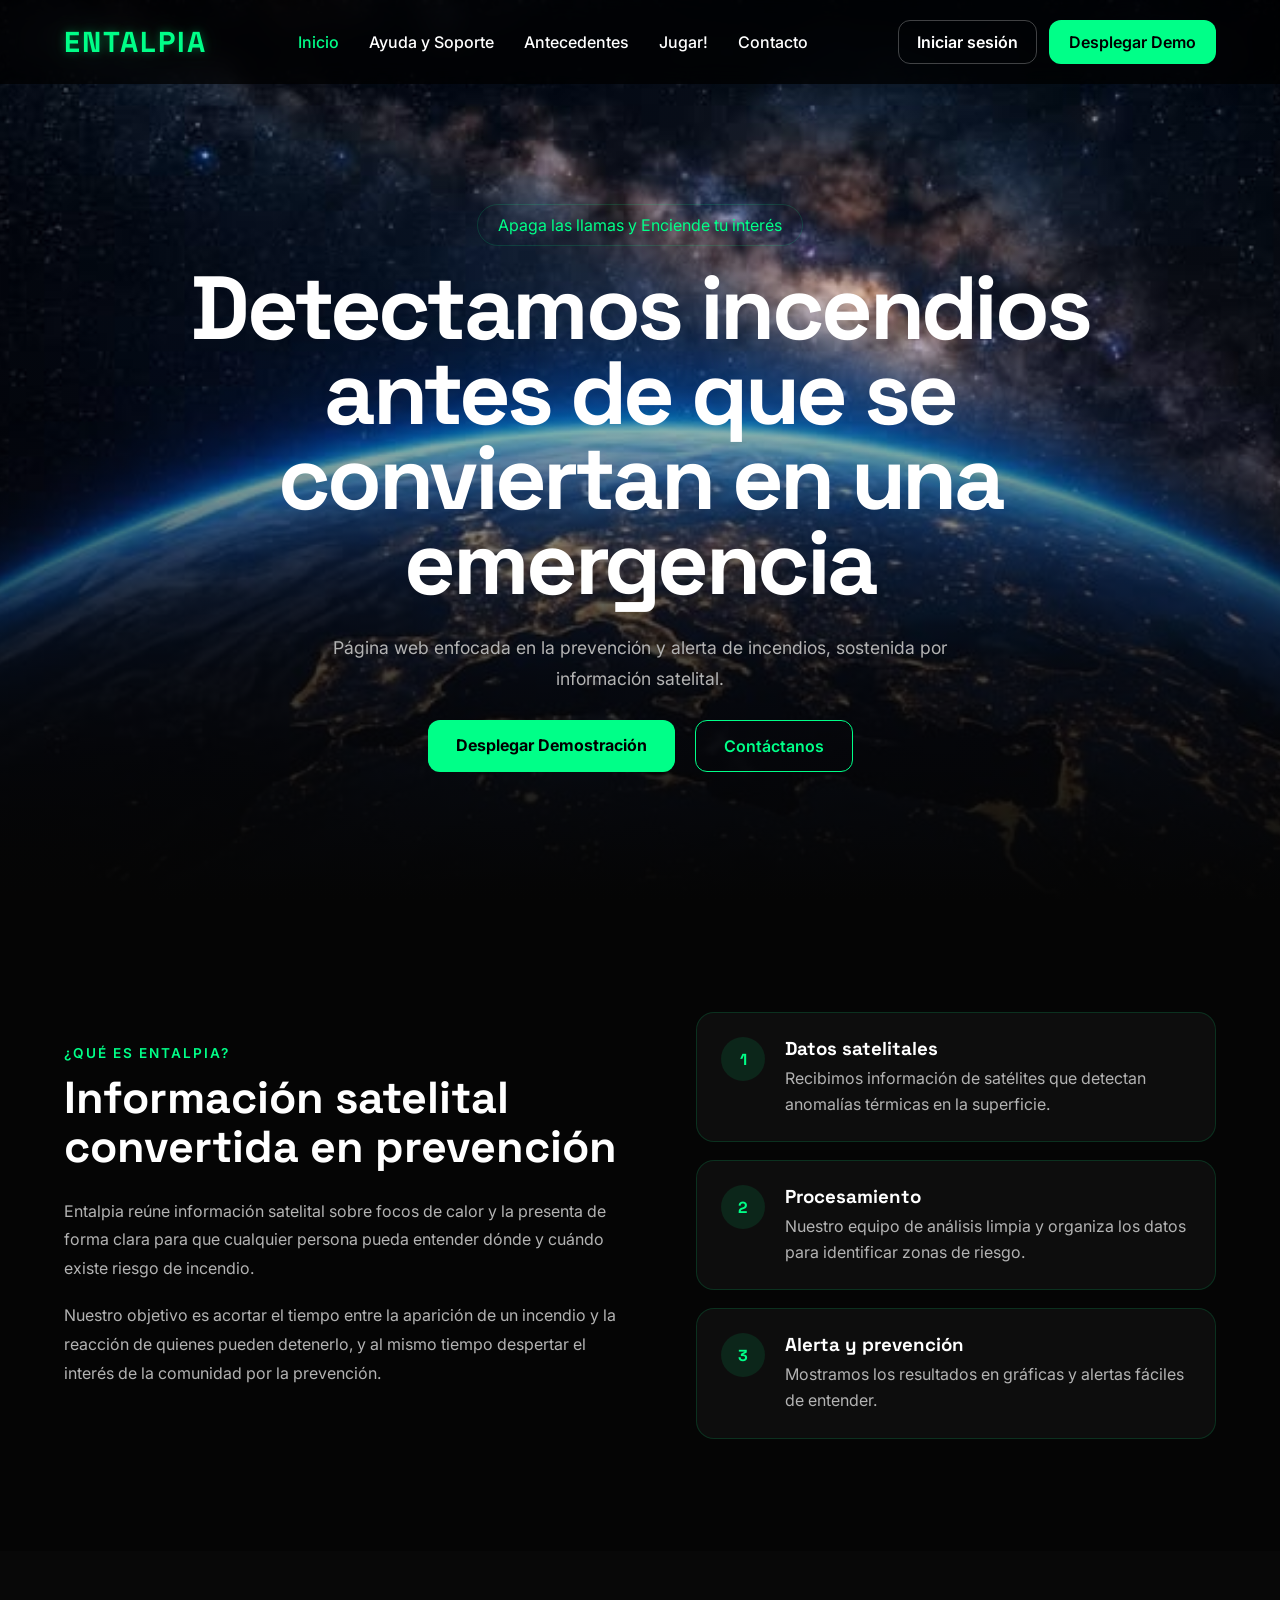
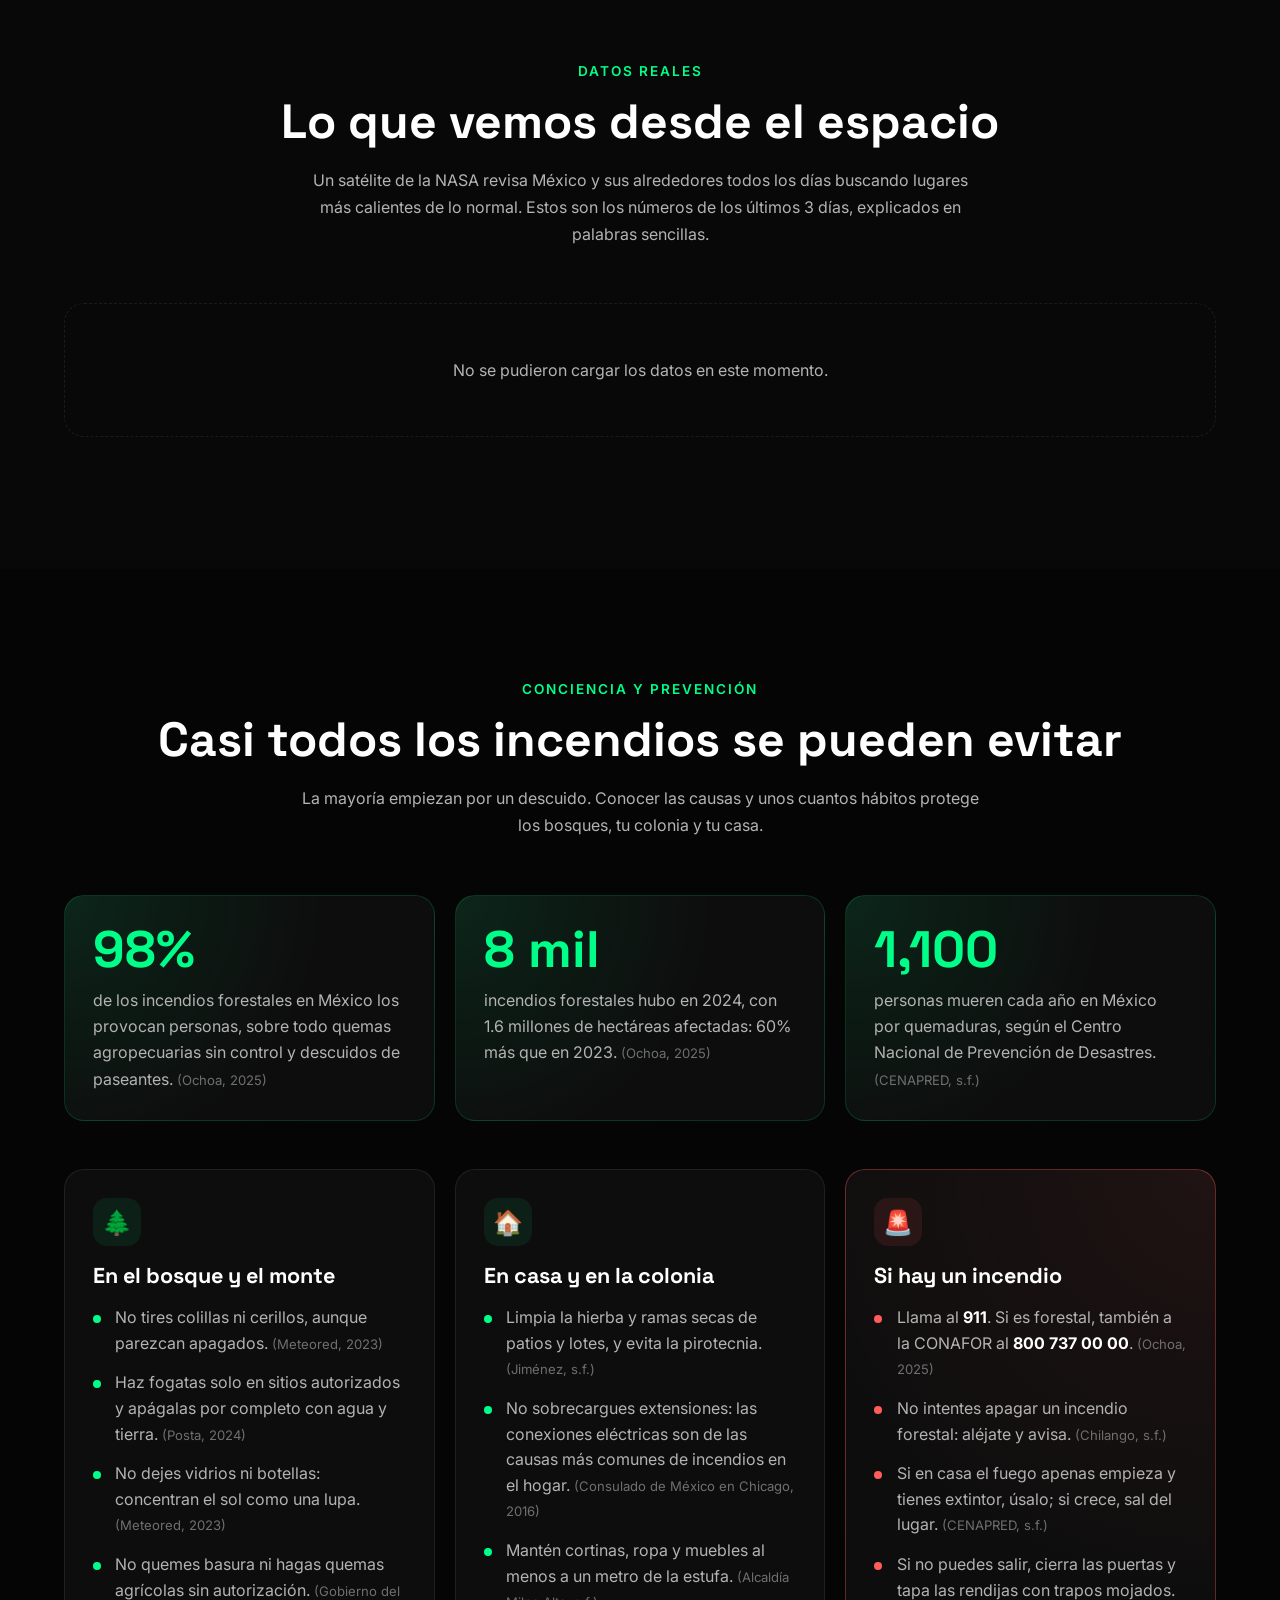
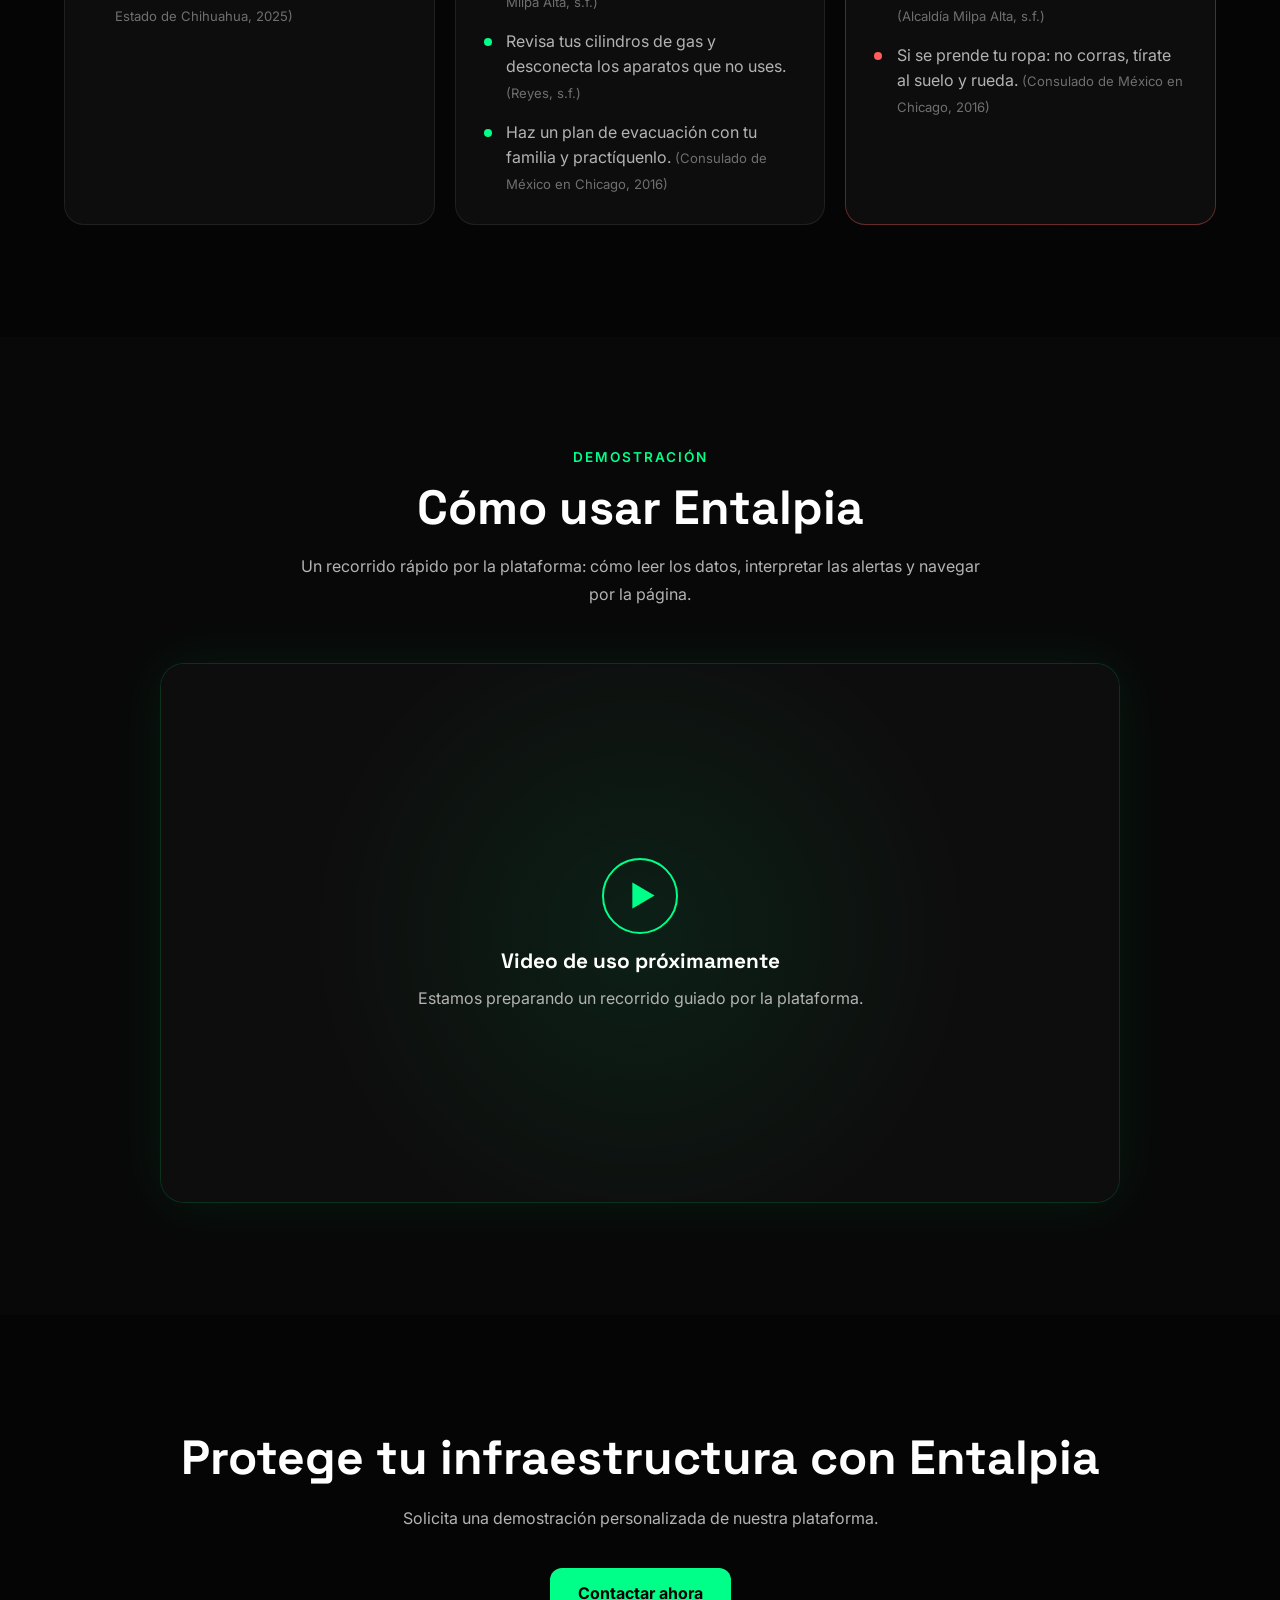
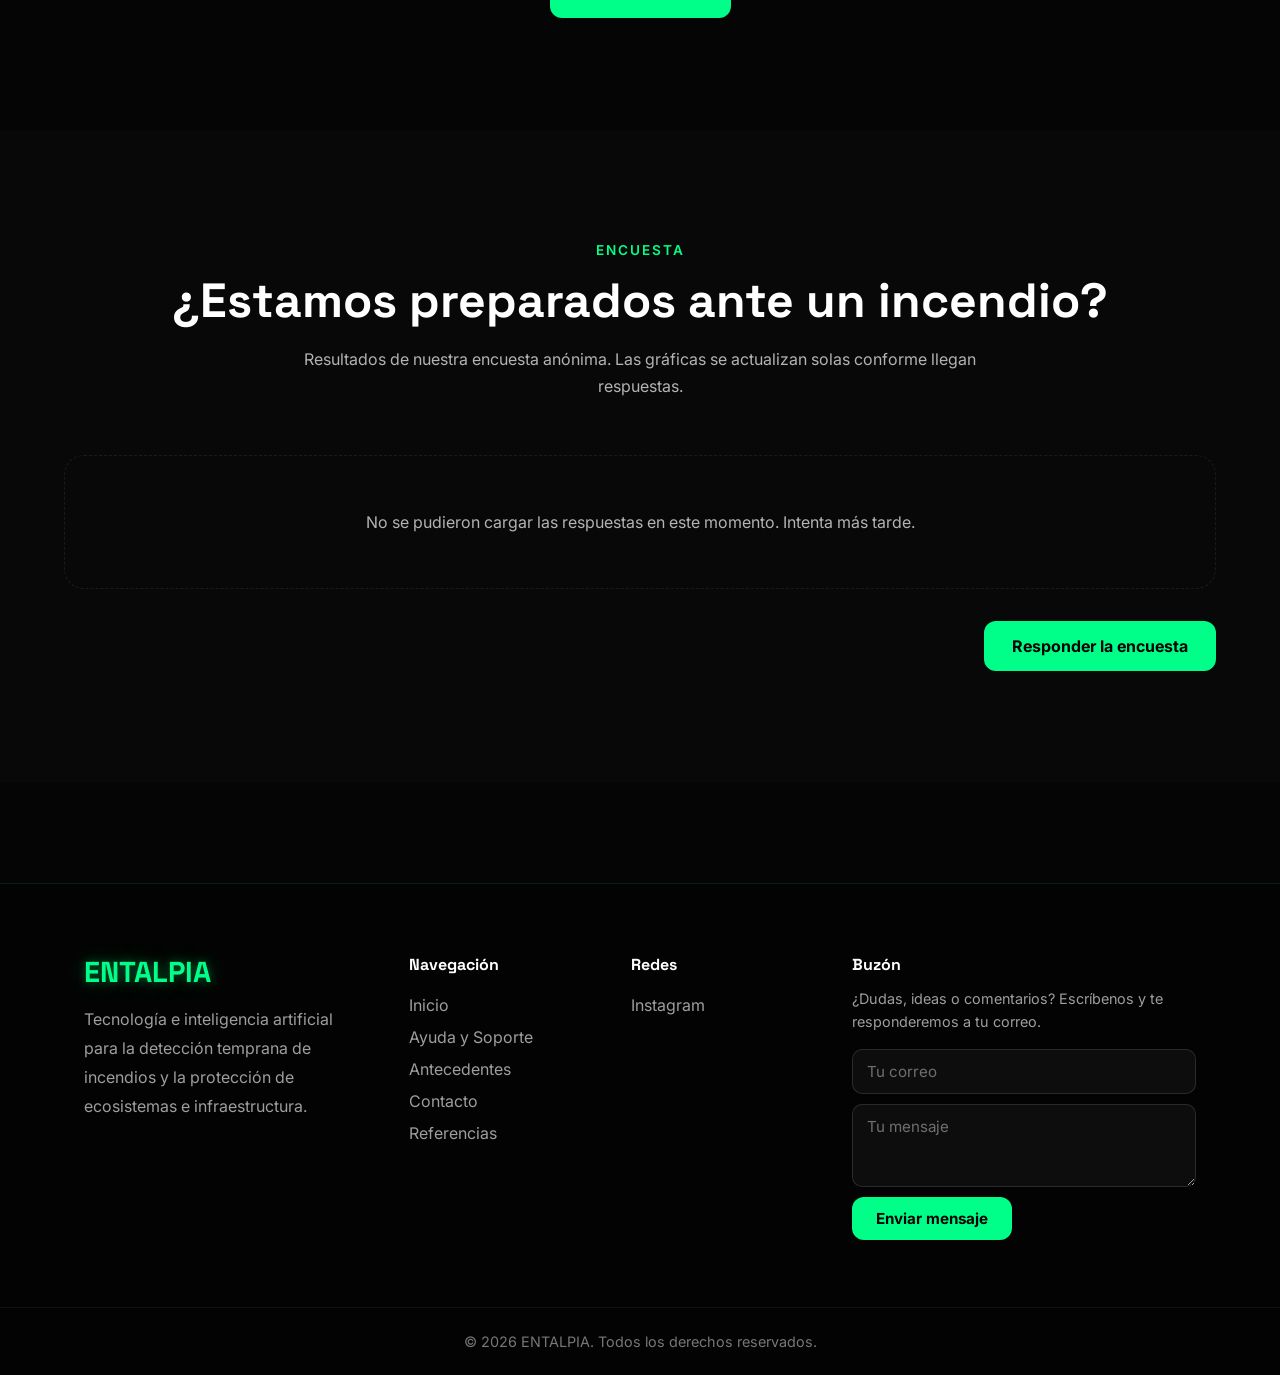
==== ENTALPIA/web/index.html @ 8400aa5c "ENTALPIA VERSION 8:45 PM esta version esta casi completa, pero falta por mejorar" ====
<!DOCTYPE html>
<html lang="es">
<head>
    <meta charset="UTF-8">
    <meta name="viewport" content="width=device-width, initial-scale=1.0">
    <title>ENTALPIA</title>

    <link rel="icon" href="assets/logoEntalpia.png" type="image/png">

    <link rel="preconnect" href="https://fonts.googleapis.com">
    <link rel="preconnect" href="https://fonts.gstatic.com" crossorigin>
    <link href="https://fonts.googleapis.com/css2?family=Inter:wght@300;400;500;600;700&family=Space+Grotesk:wght@400;500;700&display=swap" rel="stylesheet">

    <link rel="stylesheet" href="./css/styles.css">
</head>

<body>

<!-- =========================
     HEADER
========================= -->
<header class="header">

    <div class="container navbar">

        <a href="index.html" class="logo">
            <span>ENTALPIA</span>
        </a>

        <button type="button" class="nav-toggle" aria-label="Abrir menú" aria-expanded="false">
            <span></span><span></span><span></span>
        </button>


        <nav>
            <a href="index.html" class="active">Inicio</a>
            <a href="pages/ayudaysoporte.html">Ayuda y Soporte</a>
            <a href="pages/antecedentes.html">Antecedentes</a>
            <a href="pages/juego.html">Jugar!</a>
            <a href="pages/contacto.html">Contacto</a>
        </nav>

        <div class="nav-actions">
            <button type="button" class="btn-login">Iniciar sesión</button>
            <a href="#demo" class="btn-nav" data-abrir-mapa>Desplegar Demo</a>
        </div>

    </div>

</header>

<!-- =========================
     HERO
========================= -->
<section class="hero" id="inicio">

    <div class="hero-overlay"></div>

    <div class="container hero-content">

        <span class="badge">
            Apaga las llamas y Enciende tu interés
        </span>

        <h1>
            Detectamos incendios antes de que se conviertan en una emergencia
        </h1>

        <p>
            Página web enfocada en la prevención y alerta de incendios, sostenida por información satelital.
        </p>

        <div class="hero-buttons">
            <a href="#demo" class="btn-primary" data-abrir-mapa>Desplegar Demostración</a>
            <a href="pages/contacto.html" class="btn-secondary">Contáctanos</a>
        </div>

    </div>

</section>

<!-- =========================
     ¿QUÉ ES ENTALPIA?
========================= -->
<section class="section" id="informacion">

    <div class="container about-grid">

        <div class="about-text">
            <span class="eyebrow eyebrow-left">¿Qué es Entalpia?</span>
            <h2>Información satelital convertida en prevención</h2>
            <p>
                Entalpia reúne información satelital sobre focos de calor y la presenta de forma
                clara para que cualquier persona pueda entender dónde y cuándo existe riesgo de incendio.
            </p>
            <p>
                Nuestro objetivo es acortar el tiempo entre la aparición de un incendio y la
                reacción de quienes pueden detenerlo, y al mismo tiempo despertar el interés
                de la comunidad por la prevención.
            </p>
        </div>

        <ol class="steps">
            <li class="step">
                <span class="step-number">1</span>
                <div>
                    <h3>Datos satelitales</h3>
                    <p>Recibimos información de satélites que detectan anomalías térmicas en la superficie.</p>
                </div>
            </li>
            <li class="step">
                <span class="step-number">2</span>
                <div>
                    <h3>Procesamiento</h3>
                    <p>Nuestro equipo de análisis limpia y organiza los datos para identificar zonas de riesgo.</p>
                </div>
            </li>
            <li class="step">
                <span class="step-number">3</span>
                <div>
                    <h3>Alerta y prevención</h3>
                    <p>Mostramos los resultados en gráficas y alertas fáciles de entender.</p>
                </div>
            </li>
        </ol>

    </div>

</section>

<!-- =========================
     DATOS REALES (antes "Tecnología" y estadísticas)
     Las cifras vienen de servidor.py (/api/estadisticas),
     que lee estadisticas.json. Se recalculan cada vez
     que se actualizan los datos del mapa.
========================= -->
<section class="section section-alt" id="datos">

    <div class="container">

        <span class="eyebrow">Datos reales</span>
        <h2 class="section-title">Lo que vemos desde el espacio</h2>
        <p class="section-subtitle">
            Un satélite de la NASA revisa México y sus alrededores todos los días buscando lugares más calientes de lo normal.
            Estos son los números de los últimos 3 días, explicados en palabras sencillas.
        </p>

        <div class="datos-reales" hidden>

            <div class="datos-cifras">

                <article class="dato-real">
                    <span class="dato-etiqueta">🔥 Puntos de calor</span>
                    <strong data-dato="detecciones">—</strong>
                    <p>
                        lugares donde el satélite vio algo muy caliente: un incendio, una quema de pasto
                        o de basura, por ejemplo.
                    </p>
                    <span class="dato-ic" data-dato="acumuladas"></span>
                </article>

                <article class="dato-real">
                    <span class="dato-etiqueta">✅ Señales confiables</span>
                    <strong data-dato="confianza">—</strong>
                    <p data-dato="confianza-texto">de esos puntos son casi seguro fuego real, según la NASA.</p>
                    <span class="dato-ic" data-dato="confianza-ic"></span>
                </article>

                <article class="dato-real">
                    <span class="dato-etiqueta">⚡ Tamaño del fuego</span>
                    <strong data-dato="frp-mediana">—</strong>
                    <p data-dato="frp-texto">
                        La mayoría son fuegos pequeños: la mitad suelta menos energía que esto.
                    </p>
                    <span class="dato-ic" data-dato="frp-ic"></span>
                </article>

                <article class="dato-real" data-bloque="modelo">
                    <span class="dato-etiqueta">🤖 Nuestro modelo acierta</span>
                    <strong data-dato="exactitud">—</strong>
                    <p data-dato="exactitud-texto">
                        Enseñamos a un programa a distinguir señales confiables de dudosas, y lo pusimos a prueba
                        con puntos que nunca había visto.
                    </p>
                    <span class="dato-ic" data-dato="exactitud-ic"></span>
                </article>

            </div>

            <div class="margen-explicacion">
                <span aria-hidden="true">📏</span>
                <p>
                    <strong>¿Qué es el "margen"?</strong> Igual que en las encuestas de las noticias: ningún cálculo
                    es perfecto, así que damos un rango. Estamos 95% seguros de que el valor real está dentro de él.
                </p>
            </div>

            <div class="datos-detalle">

                <article class="detalle-card">
                    <span class="detalle-icono" aria-hidden="true">🛰️</span>
                    <div>
                        <h3>¿De dónde salen los datos?</h3>
                        <p>
                            De la NASA. Su satélite <strong>NOAA-21</strong> da vueltas a la Tierra y detecta el calor
                            con un sensor llamado VIIRS. Nosotros descargamos esos datos con la
                            <strong>API de NASA FIRMS</strong> (una conexión directa a su sistema).
                            <a class="cita-ref" href="pages/referencias.html#ref-firms-api">(NASA, s.f.)</a>
                        </p>
                    </div>
                </article>

                <article class="detalle-card">
                    <span class="detalle-icono" aria-hidden="true">🌡️</span>
                    <div>
                        <h3>¿Qué tan calientes se ven?</h3>
                        <p data-dato="brillo">—</p>
                    </div>
                </article>

                <article class="detalle-card">
                    <span class="detalle-icono" aria-hidden="true">🌗</span>
                    <div>
                        <h3>¿De día o de noche?</h3>
                        <p data-dato="dia">—</p>
                    </div>
                </article>

            </div>

            <details class="datos-metodo">
                <summary>Para los curiosos: cómo calculamos estos números</summary>
                <div>
                    <p>
                        Los márgenes son <strong>intervalos de confianza del 95%</strong> calculados con la
                        <strong>distribución normal</strong> (z = 1.96).
                    </p>
                    <ul>
                        <li><strong>Porcentajes</strong> (señales confiables, día/noche y aciertos del modelo): p ± 1.96 · √( p(1 − p) / n )</li>
                        <li><strong>Promedios</strong> (energía y temperatura de brillo): x̄ ± 1.96 · s / √n</li>
                    </ul>
                    <p data-dato="metodo-frp"></p>
                    <p data-dato="metodo-modelo"></p>
                    <p data-dato="metodo-region"></p>
                </div>
            </details>

        </div>

        <div class="datos-aviso">
            <span class="spinner"></span>
            <p>Cargando datos...</p>
        </div>

        <p class="datos-actualizado"></p>

    </div>

</section>

<!-- =========================
     CONCIENCIA Y PREVENCIÓN
     Cada dato lleva su fuente; las referencias completas
     están en pages/referencias.html
========================= -->
<section class="section" id="prevencion">

    <div class="container">

        <span class="eyebrow">Conciencia y prevención</span>
        <h2 class="section-title">Casi todos los incendios se pueden evitar</h2>
        <p class="section-subtitle">
            La mayoría empiezan por un descuido. Conocer las causas y unos cuantos hábitos
            protege los bosques, tu colonia y tu casa.
        </p>

        <div class="cifras">
            <article class="cifra">
                <strong>98%</strong>
                <p>
                    de los incendios forestales en México los provocan personas, sobre todo
                    quemas agropecuarias sin control y descuidos de paseantes. <a class="cita-ref" href="pages/referencias.html#ref-ochoa">(Ochoa, 2025)</a>
                </p>
            </article>
            <article class="cifra">
                <strong>8 mil</strong>
                <p>
                    incendios forestales hubo en 2024, con 1.6 millones de hectáreas afectadas:
                    60% más que en 2023. <a class="cita-ref" href="pages/referencias.html#ref-ochoa">(Ochoa, 2025)</a>
                </p>
            </article>
            <article class="cifra">
                <strong>1,100</strong>
                <p>
                    personas mueren cada año en México por quemaduras, según el Centro
                    Nacional de Prevención de Desastres. <a class="cita-ref" href="pages/referencias.html#ref-cenapred">(CENAPRED, s.f.)</a>
                </p>
            </article>
        </div>

        <div class="prevencion-grid">

            <article class="prevencion-card">
                <span class="prevencion-icono" aria-hidden="true">🌲</span>
                <h3>En el bosque y el monte</h3>
                <ul>
                    <li>No tires colillas ni cerillos, aunque parezcan apagados. <a class="cita-ref" href="pages/referencias.html#ref-meteored">(Meteored, 2023)</a></li>
                    <li>Haz fogatas solo en sitios autorizados y apágalas por completo con agua y tierra. <a class="cita-ref" href="pages/referencias.html#ref-posta">(Posta, 2024)</a></li>
                    <li>No dejes vidrios ni botellas: concentran el sol como una lupa. <a class="cita-ref" href="pages/referencias.html#ref-meteored">(Meteored, 2023)</a></li>
                    <li>No quemes basura ni hagas quemas agrícolas sin autorización. <a class="cita-ref" href="pages/referencias.html#ref-chihuahua">(Gobierno del Estado de Chihuahua, 2025)</a></li>
                </ul>
            </article>

            <article class="prevencion-card">
                <span class="prevencion-icono" aria-hidden="true">🏠</span>
                <h3>En casa y en la colonia</h3>
                <ul>
                    <li>Limpia la hierba y ramas secas de patios y lotes, y evita la pirotecnia. <a class="cita-ref" href="pages/referencias.html#ref-jimenez">(Jiménez, s.f.)</a></li>
                    <li>No sobrecargues extensiones: las conexiones eléctricas son de las causas más comunes de incendios en el hogar. <a class="cita-ref" href="pages/referencias.html#ref-consulado">(Consulado de México en Chicago, 2016)</a></li>
                    <li>Mantén cortinas, ropa y muebles al menos a un metro de la estufa. <a class="cita-ref" href="pages/referencias.html#ref-milpa">(Alcaldía Milpa Alta, s.f.)</a></li>
                    <li>Revisa tus cilindros de gas y desconecta los aparatos que no uses. <a class="cita-ref" href="pages/referencias.html#ref-reyes">(Reyes, s.f.)</a></li>
                    <li>Haz un plan de evacuación con tu familia y practíquenlo. <a class="cita-ref" href="pages/referencias.html#ref-consulado">(Consulado de México en Chicago, 2016)</a></li>
                </ul>
            </article>

            <article class="prevencion-card prevencion-alerta">
                <span class="prevencion-icono" aria-hidden="true">🚨</span>
                <h3>Si hay un incendio</h3>
                <ul>
                    <li>Llama al <strong>911</strong>. Si es forestal, también a la CONAFOR al <strong>800 737 00 00</strong>. <a class="cita-ref" href="pages/referencias.html#ref-ochoa">(Ochoa, 2025)</a></li>
                    <li>No intentes apagar un incendio forestal: aléjate y avisa. <a class="cita-ref" href="pages/referencias.html#ref-chilango">(Chilango, s.f.)</a></li>
                    <li>Si en casa el fuego apenas empieza y tienes extintor, úsalo; si crece, sal del lugar. <a class="cita-ref" href="pages/referencias.html#ref-cenapred">(CENAPRED, s.f.)</a></li>
                    <li>Si no puedes salir, cierra las puertas y tapa las rendijas con trapos mojados. <a class="cita-ref" href="pages/referencias.html#ref-milpa">(Alcaldía Milpa Alta, s.f.)</a></li>
                    <li>Si se prende tu ropa: no corras, tírate al suelo y rueda. <a class="cita-ref" href="pages/referencias.html#ref-consulado">(Consulado de México en Chicago, 2016)</a></li>
                </ul>
            </article>

        </div>

    </div>

</section>

<!-- =========================
     VIDEO DE USO
     Coloca el video en assets/video-uso.mp4
========================= -->
<section class="section section-alt" id="video">

    <div class="container">

        <span class="eyebrow">Demostración</span>
        <h2 class="section-title">Cómo usar Entalpia</h2>
        <p class="section-subtitle">
            Un recorrido rápido por la plataforma: cómo leer los datos, interpretar las alertas y navegar por la página.
        </p>

        <div class="video-wrapper">
            <video controls preload="metadata" poster="assets/video-portada.jpg">
                <source src="assets/video-uso.mp4" type="video/mp4">
                Tu navegador no puede reproducir este video.
            </video>

            <div class="video-placeholder">
                <span class="play-icon">▶</span>
                <strong>Video de uso próximamente</strong>
                <span>Estamos preparando un recorrido guiado por la plataforma.</span>
            </div>
        </div>

    </div>

</section>

<!-- =========================
     CONTACTO (CTA)
========================= -->
<section class="contact" id="contacto">

    <div class="container">

        <h2>Protege tu infraestructura con Entalpia</h2>

        <p>
            Solicita una demostración personalizada de nuestra plataforma.
        </p>

        <a href="pages/contacto.html" class="btn-primary">
            Contactar ahora
        </a>

    </div>

</section>

<!-- =========================
     ENCUESTA (gráficas en vivo)
     Los datos vienen de Google Forms a través de servidor.py
     (ver ENCUESTA_CSV en servidor.py)
========================= -->
<section class="section section-alt" id="encuesta">

    <div class="container">

        <span class="eyebrow">Encuesta</span>
        <h2 class="section-title">¿Estamos preparados ante un incendio?</h2>
        <p class="section-subtitle">
            Resultados de nuestra encuesta anónima. Las gráficas se actualizan solas conforme llegan respuestas.
        </p>

        <div class="encuesta-resumen" hidden></div>
        <div class="encuesta-grid" hidden></div>

        <div class="encuesta-aviso">
            <span class="spinner"></span>
            <p>Cargando respuestas...</p>
        </div>

        <div class="encuesta-pie">
            <span class="encuesta-actualizado"></span>
            <a href="https://docs.google.com/forms/d/e/1FAIpQLSesU20_vP476Dn8n8siBRmxc-EjMP2luDA_YULICArsKvChRA/viewform"
               target="_blank" rel="noopener noreferrer" class="btn-primary">Responder la encuesta</a>
        </div>

    </div>

</section>

<!-- =========================
     FOOTER
========================= -->
<footer class="footer">

    <div class="footer-container">

        <div class="footer-brand">
            <h3>ENTALPIA</h3>
            <p>
                Tecnología e inteligencia artificial para la detección temprana
                de incendios y la protección de ecosistemas e infraestructura.
            </p>
        </div>

        <div class="footer-links">
            <h4>Navegación</h4>
            <a href="index.html">Inicio</a>
            <a href="pages/ayudaysoporte.html">Ayuda y Soporte</a>
            <a href="pages/antecedentes.html">Antecedentes</a>
            <a href="pages/contacto.html">Contacto</a>
            <a href="pages/referencias.html">Referencias</a>
        </div>

        <div class="footer-social">
            <h4>Redes</h4>
            <a href="https://www.instagram.com/entalpia.team_mx/" target="_blank" rel="noopener noreferrer">
                Instagram
            </a>
        </div>

        <div class="footer-buzon">
            <h4>Buzón</h4>
            <p>¿Dudas, ideas o comentarios? Escríbenos y te responderemos a tu correo.</p>

            <form class="form-buzon" action="https://formspree.io/f/xnpdjyre" method="POST">
                <input type="email" name="email" placeholder="Tu correo" aria-label="Tu correo" required>
                <textarea name="mensaje" rows="3" placeholder="Tu mensaje" aria-label="Tu mensaje" required></textarea>
                <input type="hidden" name="_subject" value="Nuevo mensaje del buzón de Entalpia">
                <input type="text" name="_gotcha" class="campo-oculto" tabindex="-1" autocomplete="off" aria-hidden="true">
                <button type="submit" class="btn-primary">Enviar mensaje</button>
                <p class="buzon-estado" role="status" aria-live="polite"></p>
            </form>
        </div>


    </div>

    <div class="footer-bottom">
        © 2026 ENTALPIA. Todos los derechos reservados.
    </div>

</footer>

<script src="./js/main.js"></script>
</body>
</html>
---- ENTALPIA/web/css/styles.css ----
@import url('https://fonts.googleapis.com/css2?family=Inter:wght@300;400;500;600;700&family=Space+Grotesk:wght@400;500;700&display=swap');

:root{
    --altura-header:4.75rem;
    --espacio-seccion:clamp(4rem, 10vw, 7rem);
    --bg:#050505;
    --bg-secondary:#0d0d0d;
    --bg-tertiary:#121212;
    --green-primary:#00ff88;
    --green-secondary:#00cc6a;
    --white:#ffffff;
    --gray:#b3b3b3;
    --gray-dark:#6f6f6f;
    --border:rgba(0,255,136,.15);
    --border-soft:rgba(255,255,255,.08);
}

/* =========================
   RESET
========================= */

*{
    margin:0;
    padding:0;
    box-sizing:border-box;
    font-family:'Inter',sans-serif;
}

[hidden]{
    display:none !important;
}

html{
    scroll-behavior:smooth;
}

body{
    background:var(--bg);
    color:var(--white);

    animation:pageReveal 1.4s cubic-bezier(.22,1,.36,1);
}

@keyframes pageReveal{

    from{
        opacity:0;
        transform:translateY(7.5rem) scale(.98);
        filter:blur(0.625rem);
    }

    to{
        opacity:1;
        transform:translateY(0) scale(1);
        filter:blur(0);
    }

}

/* =========================
   TIPOGRAFÍAS
========================= */

h1,
h2,
h3,
h4,
h5,
h6{
    font-family:'Space Grotesk',sans-serif;
}

/* =========================
   CONTENEDOR Y SECCIONES
========================= */

.container{
    width:90%;
    max-width:75rem;
    margin:auto;
}

.section{
    padding:var(--espacio-seccion) 0;
}

.section-alt{
    background:#080808;
}

.section-title{
    text-align:center;
    font-size:clamp(2rem, 5vw, 3rem);
    margin-bottom:0.9375rem;
}

.section-subtitle{
    text-align:center;
    color:var(--gray);
    max-width:42.5rem;
    margin:0 auto 3.4375rem;
    line-height:1.7;
}

.eyebrow{
    display:block;
    text-align:center;
    color:var(--green-primary);
    font-size:.85rem;
    font-weight:600;
    letter-spacing:2px;
    text-transform:uppercase;
    margin-bottom:0.75rem;
}

.eyebrow-left{
    text-align:left;
}

/* =========================
   HEADER
========================= */

.header{
    position:fixed;
    width:100%;
    top:0;
    z-index:1000;
    background:rgba(0,0,0,.75);
    backdrop-filter:blur(0.75rem);
    transition:background .3s;
}

.navbar{
    display:flex;
    justify-content:space-between;
    align-items:center;
    gap:1.25rem;
    padding:1.25rem 0;
}

.logo{
    font-family:'Space Grotesk',sans-serif;
    font-size:1.8rem;
    font-weight:700;
    letter-spacing:2px;
    text-transform:uppercase;
    color:var(--green-primary);
    text-decoration:none;

    text-shadow:
        0 0 0.625rem rgba(0,255,136,.35),
        0 0 1.5625rem rgba(0,255,136,.15);
}

.logo span{
    font-family:inherit;
}

nav{
    display:flex;
    gap:1.875rem;
}

nav a{
    color:white;
    text-decoration:none;
    transition:.3s;
    font-weight:500;
}

nav a:hover,
nav a.active{
    color:var(--green-primary);
}

.nav-actions{
    display:flex;
    align-items:center;
    gap:0.75rem;
}

.btn-nav{
    text-decoration:none;
    color:black;
    background:var(--green-primary);
    padding:0.75rem 1.25rem;
    border-radius:0.75rem;
    font-weight:600;
    white-space:nowrap;
}

.btn-login{
    background:transparent;
    color:var(--white);
    border:1px solid rgba(255,255,255,.25);
    padding:0.6875rem 1.125rem;
    border-radius:0.75rem;
    font-weight:600;
    font-size:1rem;
    cursor:pointer;
    transition:.3s;
    white-space:nowrap;
}

.btn-login:hover{
    border-color:var(--green-primary);
    color:var(--green-primary);
}

/* =========================
   HERO
========================= */

.hero{
    position:relative;
    min-height:100vh;
    min-height:100svh;
    display:flex;
    align-items:center;
    justify-content:center;
    text-align:center;
    padding:1.25rem;
    overflow:hidden;
}

.hero::before{
    content:'';
    position:absolute;
    inset:0;

    background-image:
        linear-gradient(
            to bottom,
            rgba(5,5,5,0.05) 0%,
            rgba(5,5,5,0.20) 40%,
            rgba(5,5,5,0.75) 75%,
            rgba(5,5,5,1) 100%
        ),
        url('../assets/planetatierraentalpia.jpg');

    background-size:cover;
    background-position:center bottom;
    background-repeat:no-repeat;

    z-index:0;
}

.hero-content{
    position:relative;
    padding-top:var(--altura-header);
    z-index:2;
}

.badge{
    display:inline-block;
    border:1px solid var(--border);
    color:var(--green-primary);
    padding:0.625rem 1.25rem;
    border-radius:2.5rem;
    margin-bottom:1.25rem;
}

.hero h1{
    font-size:clamp(2.4rem, 7vw, 7rem);
    font-weight:700;
    letter-spacing:-0.04em;
    line-height:.95;
    max-width:62.5rem;
    margin:auto;
}

.hero p{
    max-width:43.75rem;
    margin:1.5625rem auto;
    color:var(--gray);
    line-height:1.8;
    font-size:1.1rem;
}

.hero-buttons{
    display:flex;
    justify-content:center;
    gap:1.25rem;
    flex-wrap:wrap;
}

/* =========================
   BOTONES
========================= */

.btn-primary{
    display:inline-block;
    text-decoration:none;
    background:var(--green-primary);
    color:black;
    padding:0.9375rem 1.75rem;
    border-radius:0.75rem;
    font-weight:700;
}

.btn-secondary{
    display:inline-block;
    text-decoration:none;
    border:1px solid var(--green-primary);
    color:var(--green-primary);
    padding:0.9375rem 1.75rem;
    border-radius:0.75rem;
    font-weight:600;
}

/* =========================
   ¿QUÉ ES ENTALPIA?
========================= */

.about-grid{
    display:grid;
    grid-template-columns:1.1fr 1fr;
    gap:clamp(2rem, 5vw, 3.75rem);
    align-items:center;
}

.about-text h2{
    font-size:clamp(2rem, 5vw, 2.8rem);
    line-height:1.1;
    margin-bottom:1.5625rem;
}

.about-text p{
    color:var(--gray);
    line-height:1.8;
    margin-bottom:1.125rem;
}

.steps{
    list-style:none;
    display:flex;
    flex-direction:column;
    gap:1.125rem;
}

.step{
    display:flex;
    gap:1.25rem;
    padding:1.5rem;
    background:var(--bg-secondary);
    border:1px solid var(--border);
    border-radius:1.125rem;
}

.step-number{
    flex-shrink:0;
    width:2.75rem;
    height:2.75rem;
    border-radius:50%;
    display:grid;
    place-items:center;
    background:rgba(0,255,136,.1);
    color:var(--green-primary);
    font-family:'Space Grotesk',sans-serif;
    font-weight:700;
}

.step h3{
    margin-bottom:0.375rem;
}

.step p{
    color:var(--gray);
    line-height:1.6;
}

/* =========================
   FEATURES
========================= */

.features{
    padding:var(--espacio-seccion) 0;
}

.features h2{
    text-align:center;
    margin-bottom:clamp(2rem, 5vw, 3.75rem);
    font-size:clamp(2rem, 5vw, 3rem);
}

.cards{
    display:grid;
    grid-template-columns:repeat(auto-fit,minmax(min(100%, 17.5rem), 1fr));
    gap:1.5625rem;
}

.card{
    padding:1.875rem;
    background:var(--bg-secondary);
    border:1px solid var(--border);
    border-radius:1.25rem;
    transition:.3s;
}

.card:hover{
    transform:translateY(-0.5rem);
    box-shadow:0 0 1.875rem rgba(0,255,136,.15);
}

.card h3{
    margin-bottom:0.9375rem;
    font-size:1.4rem;
}

.card p{
    color:var(--gray);
}

/* =========================
   STATS
========================= */

.stats{
    padding:clamp(3.5rem, 8vw, 6.25rem) 0;
    background:#080808;
}

.stats-grid{
    display:grid;
    grid-template-columns:repeat(auto-fit,minmax(min(100%, 10rem), 1fr));
    gap:1.25rem;
    text-align:center;
}

.stats h3{
    font-size:clamp(2.2rem, 6vw, 3rem);
    color:var(--green-primary);
}

/* =========================
   GRÁFICA DE DATOS
========================= */

.chart-card{
    background:var(--bg-secondary);
    border:1px solid var(--border);
    border-radius:1.5rem;
    padding:1.875rem;
}

.chart-header{
    display:flex;
    justify-content:space-between;
    align-items:flex-start;
    gap:1.25rem;
    flex-wrap:wrap;
    margin-bottom:1.5625rem;
}

.chart-header h3{
    font-size:1.4rem;
    margin-bottom:0.375rem;
}

.chart-header p{
    color:var(--gray);
    font-size:.95rem;
}

.chart-tag{
    font-size:.8rem;
    font-weight:600;
    color:#ffcc66;
    background:rgba(255,204,102,.1);
    border:1px solid rgba(255,204,102,.3);
    padding:0.375rem 0.75rem;
    border-radius:2.5rem;
    white-space:nowrap;
}

.chart-canvas-wrap{
    position:relative;
    width:100%;
    height:clamp(16rem, 45vw, 22.5rem);
}

.chart-canvas-wrap canvas{
    display:block;
    width:100%;
    height:100%;
}

/* =========================
   VIDEO DE USO
========================= */

.video-wrapper{
    position:relative;
    max-width:60rem;
    margin:auto;
    aspect-ratio:16 / 9;
    border-radius:1.5rem;
    overflow:hidden;
    border:1px solid var(--border);
    background:var(--bg-secondary);
    box-shadow:0 0 3.75rem rgba(0,255,136,.08);
}

.video-wrapper video{
    width:100%;
    height:100%;
    display:block;
    object-fit:cover;
    background:#000;
}

.video-placeholder{
    position:absolute;
    inset:0;
    display:none;
    flex-direction:column;
    align-items:center;
    justify-content:center;
    gap:0.875rem;
    text-align:center;
    padding:1.875rem;
    color:var(--gray);
    background:
        radial-gradient(circle at center, rgba(0,255,136,.08), transparent 60%),
        var(--bg-secondary);
}

.video-placeholder .play-icon{
    width:4.75rem;
    height:4.75rem;
    border-radius:50%;
    display:grid;
    place-items:center;
    border:2px solid var(--green-primary);
    color:var(--green-primary);
    font-size:1.8rem;
    padding-left:0.375rem;
}

.video-placeholder strong{
    color:var(--white);
    font-family:'Space Grotesk',sans-serif;
    font-size:1.3rem;
}

.video-wrapper.sin-video video{
    display:none;
}

.video-wrapper.sin-video .video-placeholder{
    display:flex;
}

/* =========================
   CONTACTO (CTA)
========================= */

.contact{
    padding:var(--espacio-seccion) 0;
    text-align:center;
}

.contact h2{
    font-size:clamp(2rem, 5vw, 3rem);
}

.contact p{
    max-width:37.5rem;
    margin:1.25rem auto 2.5rem;
    color:var(--gray);
}

/* =========================
   ENCABEZADO DE PÁGINAS INTERNAS
========================= */

.page-hero{
    padding:calc(var(--altura-header) + clamp(2.5rem, 7vw, 5rem)) 0 clamp(2.5rem, 6vw, 4.375rem);
    background:
        radial-gradient(ellipse at top, rgba(0,255,136,.08), transparent 60%);
    border-bottom:1px solid var(--border-soft);
}

.page-hero-grid{
    display:grid;
    grid-template-columns:1fr minmax(16rem, 30%);
    gap:3.125rem;
    align-items:start;
}

.page-hero h1{
    font-size:clamp(2.5rem,5vw,3.8rem);
    line-height:1.05;
    letter-spacing:-1.5px;
    margin-bottom:1.25rem;
}

.page-hero p{
    color:var(--gray);
    line-height:1.8;
    max-width:40rem;
    font-size:1.05rem;
}

.page-hero .btn-primary{
    margin-top:1.875rem;
}

.info-box{
    background:var(--bg-secondary);
    border:1px solid var(--border-soft);
    border-radius:1.125rem;
    padding:1.625rem;
}

.info-box h3{
    font-size:1rem;
    color:var(--gray);
    font-weight:500;
    margin-bottom:0.75rem;
}

.info-box p{
    font-size:.95rem;
    color:var(--white);
    line-height:1.6;
}

.info-box a{
    color:var(--green-primary);
}

/* =========================
   AYUDA Y SOPORTE
========================= */

.help-layout{
    display:grid;
    grid-template-columns:minmax(13rem, 22%) 1fr;
    gap:2.1875rem;
    align-items:start;
    padding:clamp(2.5rem, 6vw, 4.375rem) 0 2.5rem;
}

.filter-panel{
    position:sticky;
    top:6.875rem;
    background:var(--bg-secondary);
    border:1px solid var(--border-soft);
    border-radius:1rem;
    overflow:hidden;
}

.filter-panel-title{
    padding:1.125rem 1.375rem;
    font-size:.8rem;
    font-weight:600;
    letter-spacing:1px;
    color:var(--gray);
    border-bottom:1px solid var(--border-soft);
}

.filter-panel details{
    padding:0.375rem 1.375rem 1.125rem;
}

.filter-panel summary{
    cursor:pointer;
    list-style:none;
    display:flex;
    justify-content:space-between;
    align-items:center;
    padding:0.875rem 0;
    font-weight:500;
}

.filter-panel summary::-webkit-details-marker{
    display:none;
}

.filter-panel summary::after{
    content:'⌃';
    color:var(--gray);
    transition:transform .2s;
}

.filter-panel details:not([open]) summary::after{
    transform:rotate(180deg);
}

.filter-option{
    display:flex;
    align-items:center;
    gap:0.75rem;
    padding:0.625rem 0;
    color:var(--gray);
    cursor:pointer;
}

.filter-option input{
    width:1.0625rem;
    height:1.0625rem;
    accent-color:var(--green-primary);
    cursor:pointer;
}

.filter-option:hover{
    color:var(--white);
}

.filter-clear{
    margin-top:0.5rem;
    background:none;
    border:none;
    color:var(--green-primary);
    font-size:.9rem;
    cursor:pointer;
    padding:0;
}

.search-bar{
    display:flex;
    align-items:center;
    gap:0.75rem;
    background:var(--bg-secondary);
    border:1px solid rgba(255,255,255,.18);
    border-radius:0.875rem;
    padding:0 1.125rem;
    transition:border-color .2s;
}

.search-bar:focus-within{
    border-color:var(--green-primary);
}

.search-bar input{
    flex:1;
    background:none;
    border:none;
    outline:none;
    color:var(--white);
    font-size:1rem;
    padding:1.0625rem 0;
}

.search-bar input::placeholder{
    color:var(--gray-dark);
}

.search-bar button{
    background:none;
    border:none;
    color:var(--gray);
    font-size:1.2rem;
    cursor:pointer;
}

.search-icon{
    color:var(--gray);
}

.help-section-title{
    font-size:2rem;
    margin:2.8125rem 0 0.625rem;
}

.help-section-text{
    color:var(--gray);
    margin-bottom:1.5625rem;
    line-height:1.7;
}

.help-cards{
    display:grid;
    grid-template-columns:repeat(auto-fill,minmax(min(100%, 14rem), 1fr));
    gap:1.125rem;
}

.help-card{
    display:flex;
    flex-direction:column;
    gap:0.75rem;
    padding:1.5rem;
    background:var(--bg-secondary);
    border:1px solid var(--border-soft);
    border-radius:1rem;
    text-decoration:none;
    color:var(--white);
    transition:.25s;
}

.help-card:hover{
    border-color:var(--green-primary);
    transform:translateY(-0.25rem);
}

.help-card h3{
    font-size:1.15rem;
    line-height:1.3;
}

.help-card p{
    color:var(--gray);
    font-size:.93rem;
    line-height:1.6;
}

.help-card .card-category{
    font-size:.75rem;
    font-weight:600;
    letter-spacing:1px;
    text-transform:uppercase;
    color:var(--green-primary);
}

.no-results{
    padding:2.5rem;
    text-align:center;
    color:var(--gray);
    background:var(--bg-secondary);
    border:1px dashed var(--border-soft);
    border-radius:1rem;
    margin-top:1.25rem;
}

.faq-list{
    display:flex;
    flex-direction:column;
    gap:0.75rem;
}

.faq-item{
    background:var(--bg-secondary);
    border:1px solid var(--border-soft);
    border-radius:0.875rem;
    scroll-margin-top:7.5rem;
    transition:border-color .2s;
}

.faq-item[open]{
    border-color:var(--border);
}

.faq-item summary{
    cursor:pointer;
    list-style:none;
    padding:1.25rem 1.5rem;
    font-weight:600;
    display:flex;
    justify-content:space-between;
    gap:1.25rem;
}

.faq-item summary::-webkit-details-marker{
    display:none;
}

.faq-item summary::after{
    content:'+';
    color:var(--green-primary);
    font-size:1.3rem;
    line-height:1;
}

.faq-item[open] summary::after{
    content:'−';
}

.faq-answer{
    padding:0 1.5rem 1.375rem;
    color:var(--gray);
    line-height:1.75;
}

.faq-answer p + p{
    margin-top:0.625rem;
}

.faq-answer a{
    color:var(--green-primary);
}

.faq-answer strong{
    color:var(--white);
}

.help-cta{
    margin-top:3.125rem;
    padding:2.5rem;
    border-radius:1.25rem;
    border:1px solid var(--border);
    background:
        radial-gradient(circle at top right, rgba(0,255,136,.1), transparent 55%),
        var(--bg-secondary);
    display:flex;
    justify-content:space-between;
    align-items:center;
    gap:1.5625rem;
    flex-wrap:wrap;
}

.help-cta h3{
    font-size:1.5rem;
    margin-bottom:0.5rem;
}

.help-cta p{
    color:var(--gray);
}

/* =========================
   EQUIPO / CONTACTO
========================= */

.team-grid{
    display:grid;
    grid-template-columns:repeat(auto-fill,minmax(min(100%, 15rem), 1fr));
    gap:1.5625rem;
}

.team-card{
    background:var(--bg-secondary);
    border:1px solid var(--border);
    border-radius:1.375rem;
    padding:2rem 1.5rem;
    text-align:center;
    transition:.3s;
}

.team-card:hover{
    transform:translateY(-0.375rem);
    box-shadow:0 0 1.875rem rgba(0,255,136,.12);
}

.team-photo{
    position:relative;
    width:8.125rem;
    height:8.125rem;
    margin:0 auto 1.375rem;
    border-radius:50%;
    padding:0.25rem;
    background:linear-gradient(135deg, var(--green-primary), rgba(0,255,136,.1));
}

.team-photo img,
.team-initials{
    width:100%;
    height:100%;
    border-radius:50%;
    border:0.25rem solid var(--bg-secondary);
}

.team-photo img{
    object-fit:cover;
    display:block;
    background:var(--bg-tertiary);
}

.team-initials{
    display:none;
    place-items:center;
    background:var(--bg-tertiary);
    color:var(--green-primary);
    font-family:'Space Grotesk',sans-serif;
    font-size:2.4rem;
    font-weight:700;
}

.team-photo.sin-foto img{
    display:none;
}

.team-photo.sin-foto .team-initials{
    display:grid;
}

.team-card h3{
    font-size:1.3rem;
    margin-bottom:0.5rem;
}

.team-role{
    display:inline-block;
    color:var(--green-primary);
    font-size:.88rem;
    font-weight:500;
    margin-bottom:1.125rem;
}

.team-email{
    display:inline-flex;
    align-items:center;
    gap:0.5rem;
    color:var(--gray);
    text-decoration:none;
    font-size:.9rem;
    word-break:break-all;
    transition:.3s;
}

.team-email:hover{
    color:var(--green-primary);
}

.social-cta{
    margin-top:3.75rem;
    text-align:center;
}

.social-cta p{
    color:var(--gray);
    margin-bottom:1.25rem;
}

/* =========================
   AVISO (TOAST)
========================= */

.toast{
    position:fixed;
    bottom:1.875rem;
    left:50%;
    transform:translate(-50%, 1.25rem);
    background:var(--bg-tertiary);
    border:1px solid var(--border);
    color:var(--white);
    padding:0.875rem 1.375rem;
    border-radius:0.75rem;
    opacity:0;
    pointer-events:none;
    transition:.3s;
    z-index:2000;
}

.toast.visible{
    opacity:1;
    transform:translate(-50%, 0);
}

/* =========================
   SESIÓN EN EL HEADER
========================= */

.nav-user{
    color:var(--gray);
    font-size:.9rem;
    white-space:nowrap;
}

.btn-login.conectado{
    border-color:rgba(255,92,92,.45);
    color:#ff8a8a;
}

.btn-login.conectado:hover{
    border-color:#ff5c5c;
    color:#ff5c5c;
}

/* =========================
   VENTANAS EMERGENTES (MODALES)
========================= */

body.modal-abierto{
    overflow:hidden;
}

.modal{
    position:fixed;
    inset:0;
    z-index:1500;
    display:grid;
    place-items:center;
    padding:1.25rem;
    background:rgba(0,0,0,.78);
    backdrop-filter:blur(0.5rem);
    opacity:0;
    transition:opacity .2s;
}

.modal.visible{
    opacity:1;
}

.modal-panel{
    position:relative;
    background:var(--bg-secondary);
    border:1px solid var(--border);
    border-radius:1.5rem;
    box-shadow:
        0 0 0 1px rgba(0,0,0,.6),
        0 1.875rem 5rem rgba(0,0,0,.6),
        0 0 3.75rem rgba(0,255,136,.08);
    transform:translateY(1rem) scale(.98);
    transition:transform .25s cubic-bezier(.22,1,.36,1);
}

.modal.visible .modal-panel{
    transform:none;
}

.modal-cerrar{
    width:2.5rem;
    height:2.5rem;
    flex-shrink:0;
    border-radius:50%;
    border:1px solid var(--border-soft);
    background:var(--bg-tertiary);
    color:var(--gray);
    font-size:1.5rem;
    line-height:1;
    cursor:pointer;
    transition:.2s;
}

.modal-cerrar:hover{
    color:var(--green-primary);
    border-color:var(--green-primary);
}

.modal-texto{
    color:var(--gray);
    font-size:.95rem;
    line-height:1.6;
}

.btn-chico{
    padding:0.625rem 1rem;
    font-size:.9rem;
    background:transparent;
    cursor:pointer;
    font-family:inherit;
    white-space:nowrap;
}

.btn-chico:disabled{
    opacity:.5;
    cursor:wait;
}

/* ---------- Login ---------- */

.modal-login .modal-panel{
    width:min(26.25rem,100%);
    padding:2.5rem 2.125rem 1.875rem;
}

.modal-login .modal-cerrar{
    position:absolute;
    top:1.125rem;
    right:1.125rem;
}

.logo-modal{
    display:block;
    font-family:'Space Grotesk',sans-serif;
    font-weight:700;
    letter-spacing:2px;
    color:var(--green-primary);
    text-shadow:0 0 0.75rem rgba(0,255,136,.35);
    margin-bottom:1.375rem;
}

.modal-login h2{
    font-size:1.8rem;
    margin-bottom:0.5rem;
}

.modal-login form{
    margin-top:1.625rem;
    display:flex;
    flex-direction:column;
    gap:1.125rem;
}

.campo{
    display:flex;
    flex-direction:column;
    gap:0.5rem;
    font-size:.9rem;
    color:var(--gray);
}

.campo input{
    background:var(--bg);
    border:1px solid rgba(255,255,255,.14);
    border-radius:0.75rem;
    padding:0.875rem 1rem;
    color:var(--white);
    font-size:1rem;
    outline:none;
    transition:border-color .2s, box-shadow .2s;
}

.campo input:focus{
    border-color:var(--green-primary);
    box-shadow:0 0 0 0.1875rem rgba(0,255,136,.15);
}

.form-error{
    color:#ff8a8a;
    background:rgba(255,92,92,.08);
    border:1px solid rgba(255,92,92,.3);
    border-radius:0.625rem;
    padding:0.625rem 0.875rem;
    font-size:.9rem;
}

.btn-ancho{
    width:100%;
    border:none;
    font-size:1rem;
    cursor:pointer;
    margin-top:0.25rem;
}

.btn-ancho:disabled{
    opacity:.6;
    cursor:wait;
}

.modal-cambio{
    margin-top:1.375rem;
    text-align:center;
    color:var(--gray);
    font-size:.92rem;
}

.btn-enlace{
    background:none;
    border:none;
    color:var(--green-primary);
    font-weight:600;
    font-size:inherit;
    cursor:pointer;
    margin-left:0.25rem;
}

/* ---------- Mapa ---------- */

.modal-mapa .modal-panel{
    width:min(80rem,100%);
    height:min(53.75rem,100%);
    display:flex;
    flex-direction:column;
    overflow:hidden;
}

.mapa-encabezado{
    display:flex;
    justify-content:space-between;
    align-items:center;
    gap:1.25rem;
    flex-wrap:wrap;
    padding:1.375rem 1.625rem;
    border-bottom:1px solid var(--border-soft);
}

.mapa-encabezado .eyebrow{
    margin-bottom:0.25rem;
    font-size:.75rem;
}

.mapa-encabezado h2{
    font-size:1.6rem;
    margin-bottom:2px;
}

.mapa-acciones{
    display:flex;
    align-items:center;
    gap:0.625rem;
    flex-wrap:wrap;
}

.mapa-estado{
    font-size:.85rem;
    color:var(--gray);
    max-width:20rem;
}

.mapa-estado.trabajando{
    color:#ffcc66;
}

.mapa-estado.listo{
    color:var(--green-primary);
}

.mapa-estado.error{
    color:#ff8a8a;
}

.mapa-cuerpo{
    position:relative;
    flex:1;
    background:var(--bg);
}

.mapa-cuerpo iframe{
    width:100%;
    height:100%;
    border:none;
    display:block;
}

.mapa-cargando,
.mapa-sin-servidor{
    position:absolute;
    inset:0;
    display:flex;
    flex-direction:column;
    align-items:center;
    justify-content:center;
    gap:0.875rem;
    text-align:center;
    padding:1.875rem;
    color:var(--gray);
    background:var(--bg);
}

.mapa-sin-servidor strong{
    color:var(--white);
    font-family:'Space Grotesk',sans-serif;
    font-size:1.3rem;
}

.mapa-sin-servidor code{
    color:var(--green-primary);
    background:rgba(0,255,136,.08);
    padding:0.1875rem 0.5rem;
    border-radius:0.375rem;
}

.spinner{
    width:2.375rem;
    height:2.375rem;
    border-radius:50%;
    border:0.1875rem solid rgba(0,255,136,.15);
    border-top-color:var(--green-primary);
    animation:girar .8s linear infinite;
}

@keyframes girar{
    to{ transform:rotate(360deg); }
}

.mapa-leyenda{
    display:flex;
    align-items:center;
    gap:1.5rem;
    flex-wrap:wrap;
    padding:0.875rem 1.625rem;
    border-top:1px solid var(--border-soft);
    font-size:.85rem;
    color:var(--gray);
}

.mapa-leyenda span{
    display:inline-flex;
    align-items:center;
    gap:0.5rem;
}

.punto{
    width:0.6875rem;
    height:0.6875rem;
    border-radius:50%;
    display:inline-block;
}

.punto-alta{
    background:#00ff88;
    box-shadow:0 0 0.5rem rgba(0,255,136,.6);
}

.punto-baja{
    background:#ff5c5c;
    box-shadow:0 0 0.5rem rgba(255,92,92,.5);
}

.leyenda-nota{
    margin-left:auto;
    color:var(--gray-dark);
}

@media(max-width:48rem){

    .modal{
        padding:0;
    }

    .modal-mapa .modal-panel{
        height:100%;
        border-radius:0;
    }

    .mapa-encabezado{
        padding:1rem;
    }

    .leyenda-nota{
        margin-left:0;
    }

}

/* =========================
   FOOTER
========================= */

.footer{
    background:#030303;
    border-top:1px solid rgba(0,255,136,.12);
    margin-top:clamp(3rem, 8vw, 6.25rem);
}

.footer-container{
    max-width:75rem;
    margin:auto;
    padding:4.375rem 1.25rem 2.5rem;
    display:grid;
    width:90%;
    grid-template-columns:1.6fr 1fr 1fr 2fr;
    gap:3.125rem;
}

.footer-brand h1,
.footer-brand h2,
.footer-brand h3{
    font-family:'Space Grotesk',sans-serif;
    color:var(--green-primary);
    font-size:1.8rem;
    font-weight:700;
    letter-spacing:0;
    text-transform:uppercase;
    margin-bottom:0.9375rem;

    text-shadow:
        0 0 0.625rem rgba(0,255,136,.35),
        0 0 1.5625rem rgba(0,255,136,.25);
}

.footer-brand p{
    color:#9e9e9e;
    line-height:1.8;
    max-width:26.25rem;
}

.footer-links,
.footer-social{
    display:flex;
    flex-direction:column;
}

.footer-links h4,
.footer-social h4{
    color:white;
    margin-bottom:1.25rem;
    font-family:'Space Grotesk',sans-serif;
}

.footer-links a,
.footer-social a{
    text-decoration:none;
    color:#9e9e9e;
    margin-bottom:0.75rem;
    transition:.3s;
}

.footer-links a:hover,
.footer-social a:hover{
    color:var(--green-primary);
}

.footer-bottom{
    border-top:1px solid rgba(255,255,255,.05);
    text-align:center;
    color:#777;
    padding:1.5625rem;
    font-size:.9rem;
}

/* =========================
   BUZÓN (FORMSPREE)
========================= */

.footer-buzon h4{
    color:white;
    margin-bottom:0.75rem;
    font-family:'Space Grotesk',sans-serif;
}

.footer-buzon > p{
    color:#9e9e9e;
    font-size:.9rem;
    line-height:1.6;
    margin-bottom:1rem;
}

.form-buzon{
    display:flex;
    flex-direction:column;
    gap:0.625rem;
}

.form-buzon input,
.form-buzon textarea{
    width:100%;
    background:var(--bg-secondary);
    border:1px solid rgba(255,255,255,.12);
    border-radius:0.625rem;
    padding:0.75rem 0.875rem;
    color:var(--white);
    font-size:.95rem;
    outline:none;
    resize:vertical;
    transition:border-color .2s, box-shadow .2s;
}

.form-buzon input:focus,
.form-buzon textarea:focus{
    border-color:var(--green-primary);
    box-shadow:0 0 0 3px rgba(0,255,136,.12);
}

.form-buzon ::placeholder{
    color:var(--gray-dark);
}

.form-buzon button{
    align-self:flex-start;
    border:none;
    cursor:pointer;
    font-size:.95rem;
    padding:0.75rem 1.5rem;
}

.form-buzon button:disabled{
    opacity:.6;
    cursor:wait;
}

.campo-oculto{
    position:absolute !important;
    left:-9999px !important;
    width:1px !important;
    height:1px !important;
    opacity:0 !important;
}

.buzon-estado{
    font-size:.88rem;
    min-height:1.2em;
}

.buzon-estado.ok{
    color:var(--green-primary);
}

.buzon-estado.error{
    color:#ff8a8a;
}

/* =========================
   ANTECEDENTES
========================= */

.historia{
    position:relative;
    max-width:56rem;
    margin:auto;
    display:flex;
    flex-direction:column;
    gap:clamp(2.5rem, 6vw, 4rem);
}

.historia::before{
    content:'';
    position:absolute;
    top:0.5rem;
    bottom:0.5rem;
    left:1.5rem;
    width:1px;
    background:linear-gradient(to bottom, var(--green-primary), rgba(0,255,136,.05));
}

.capitulo{
    position:relative;
    padding-left:clamp(4rem, 10vw, 5.5rem);
}

.capitulo-numero{
    position:absolute;
    left:0;
    top:0;
    width:3rem;
    height:3rem;
    border-radius:50%;
    display:grid;
    place-items:center;
    background:var(--bg);
    border:1px solid var(--green-primary);
    color:var(--green-primary);
    font-family:'Space Grotesk',sans-serif;
    font-weight:700;
    box-shadow:0 0 1.25rem rgba(0,255,136,.2);
}

.capitulo-etiqueta{
    display:block;
    color:var(--green-primary);
    font-size:.8rem;
    font-weight:600;
    letter-spacing:.12em;
    text-transform:uppercase;
    margin-bottom:0.5rem;
}

.capitulo h2{
    font-size:clamp(1.6rem, 4vw, 2.3rem);
    line-height:1.15;
    margin-bottom:1.25rem;
}

.capitulo p{
    color:var(--gray);
    line-height:1.85;
    font-size:clamp(1rem, 1.6vw, 1.08rem);
}

.capitulo p + p{
    margin-top:1rem;
}

.capitulo strong{
    color:var(--white);
    font-weight:600;
}

.cita{
    margin-top:1.75rem;
    padding:1.5rem 1.75rem;
    border-left:3px solid var(--green-primary);
    background:linear-gradient(90deg, rgba(0,255,136,.07), transparent);
    border-radius:0 1rem 1rem 0;
    font-family:'Space Grotesk',sans-serif;
    font-size:clamp(1.1rem, 2.4vw, 1.35rem);
    line-height:1.5;
    color:var(--white);
}

.datos-equipo{
    display:grid;
    grid-template-columns:repeat(auto-fit, minmax(min(100%, 9rem), 1fr));
    gap:1rem;
    margin-top:1.75rem;
}

.dato{
    padding:1.25rem;
    background:var(--bg-secondary);
    border:1px solid var(--border);
    border-radius:1rem;
}

.dato strong{
    display:block;
    font-family:'Space Grotesk',sans-serif;
    font-size:clamp(1.6rem, 4vw, 2rem);
    color:var(--green-primary);
    margin-bottom:0.25rem;
}

.dato span{
    color:var(--gray);
    font-size:.9rem;
}

.cta-final{
    margin-top:clamp(3rem, 8vw, 5rem);
    text-align:center;
}

.cta-final .hero-buttons{
    margin-top:1.75rem;
}

/* =========================
   CONCIENCIA Y PREVENCIÓN
========================= */

.cifras{
    display:grid;
    grid-template-columns:repeat(auto-fit, minmax(min(100%, 16rem), 1fr));
    gap:1.25rem;
    margin-bottom:clamp(2rem, 5vw, 3rem);
}

.cifra{
    padding:1.75rem;
    border-radius:1.25rem;
    background:
        radial-gradient(circle at top left, rgba(0,255,136,.1), transparent 60%),
        var(--bg-secondary);
    border:1px solid var(--border);
}

.cifra strong{
    display:block;
    font-family:'Space Grotesk',sans-serif;
    font-size:clamp(2.4rem, 6vw, 3.2rem);
    line-height:1;
    color:var(--green-primary);
    margin-bottom:0.75rem;
}

.cifra p{
    color:var(--gray);
    line-height:1.65;
}

.cita-ref{
    color:var(--gray-dark);
    font-size:.82em;
    text-decoration:none;
    white-space:normal;
    transition:color .2s;
}

.cita-ref:hover{
    color:var(--green-primary);
    text-decoration:underline;
}

.prevencion-grid{
    display:grid;
    grid-template-columns:repeat(auto-fit, minmax(min(100%, 19rem), 1fr));
    gap:1.25rem;
}

.prevencion-card{
    padding:1.75rem;
    border-radius:1.25rem;
    background:var(--bg-secondary);
    border:1px solid var(--border-soft);
}

.prevencion-icono{
    display:inline-grid;
    place-items:center;
    width:3rem;
    height:3rem;
    border-radius:0.875rem;
    background:rgba(0,255,136,.08);
    font-size:1.5rem;
    margin-bottom:1rem;
}

.prevencion-card h3{
    font-size:1.35rem;
    margin-bottom:1rem;
}

.prevencion-card ul{
    list-style:none;
    display:flex;
    flex-direction:column;
    gap:0.875rem;
}

.prevencion-card li{
    position:relative;
    padding-left:1.4rem;
    color:var(--gray);
    line-height:1.6;
}

.prevencion-card li::before{
    content:'';
    position:absolute;
    left:0;
    top:0.6em;
    width:0.5rem;
    height:0.5rem;
    border-radius:50%;
    background:var(--green-primary);
}

.prevencion-card li strong{
    color:var(--white);
}

.prevencion-alerta{
    border-color:rgba(255,92,92,.35);
    background:
        radial-gradient(circle at top right, rgba(255,92,92,.08), transparent 60%),
        var(--bg-secondary);
}

.prevencion-alerta .prevencion-icono{
    background:rgba(255,92,92,.1);
}

.prevencion-alerta li::before{
    background:#ff5c5c;
}

/* =========================
   ENCUESTA
========================= */

.encuesta-resumen{
    display:grid;
    grid-template-columns:repeat(auto-fit, minmax(min(100%, 12rem), 1fr));
    gap:1rem;
    margin-bottom:1.5rem;
}

.resumen-dato{
    padding:1.25rem 1.5rem;
    border-radius:1rem;
    background:var(--bg-secondary);
    border:1px solid var(--border);
}

.resumen-dato strong{
    display:block;
    font-family:'Space Grotesk',sans-serif;
    font-size:clamp(1.8rem, 4vw, 2.3rem);
    color:var(--green-primary);
    line-height:1.1;
}

.resumen-dato span{
    color:var(--gray);
    font-size:.92rem;
}

.encuesta-grid{
    display:grid;
    align-items:start;
    grid-template-columns:repeat(auto-fit, minmax(min(100%, 22rem), 1fr));
    gap:1.25rem;
}

.encuesta-card{
    padding:1.5rem;
    border-radius:1.25rem;
    background:var(--bg-secondary);
    border:1px solid var(--border-soft);
}

.encuesta-card h3{
    font-size:1.15rem;
    line-height:1.3;
    margin-bottom:0.25rem;
}

.encuesta-nota{
    color:var(--gray-dark);
    font-size:.85rem;
    margin-bottom:1.25rem;
}

.barras{
    list-style:none;
    display:flex;
    flex-direction:column;
    gap:0.875rem;
}

.barra-texto{
    display:flex;
    justify-content:space-between;
    align-items:baseline;
    gap:1rem;
    font-size:.9rem;
    color:var(--gray);
    margin-bottom:0.375rem;
}

.barra-texto strong{
    color:var(--white);
    font-variant-numeric:tabular-nums;
}

.barra-pista{
    height:0.625rem;
    border-radius:1rem;
    background:rgba(255,255,255,.06);
    overflow:hidden;
}

.barra-relleno{
    height:100%;
    min-width:2px;
    border-radius:1rem;
    background:linear-gradient(90deg, var(--green-secondary), var(--green-primary));
    transition:width .8s cubic-bezier(.22,1,.36,1);
}

.barra.riesgo .barra-relleno{
    background:linear-gradient(90deg, #cc4a4a, #ff5c5c);
}

.encuesta-consejo{
    margin-top:1.25rem;
    padding:0.75rem 1rem;
    border-radius:0.75rem;
    background:rgba(0,255,136,.06);
    border:1px solid var(--border);
    color:var(--white);
    font-size:.88rem;
    line-height:1.5;
}

.encuesta-aviso{
    display:flex;
    flex-direction:column;
    align-items:center;
    gap:1rem;
    padding:clamp(2rem, 6vw, 3.5rem) 1.5rem;
    text-align:center;
    color:var(--gray);
    border:1px dashed var(--border-soft);
    border-radius:1.25rem;
}

.encuesta-pie{
    margin-top:2rem;
    display:flex;
    justify-content:space-between;
    align-items:center;
    gap:1rem;
    flex-wrap:wrap;
}

.encuesta-actualizado{
    color:var(--gray-dark);
    font-size:.85rem;
}

/* =========================
   REFERENCIAS
========================= */

.referencias{
    max-width:56rem;
    margin:auto;
}

.referencias h2{
    font-size:clamp(1.4rem, 3.5vw, 1.8rem);
    margin:clamp(2.5rem, 6vw, 3.5rem) 0 1.25rem;
    padding-bottom:0.75rem;
    border-bottom:1px solid var(--border);
}

.referencias h2:first-child{
    margin-top:0;
}

.lista-apa{
    list-style:none;
    display:flex;
    flex-direction:column;
    gap:1.1rem;
}

.lista-apa li{
    padding-left:2.5rem;
    text-indent:-2.5rem;           /* sangría francesa (APA) */
    color:var(--gray);
    line-height:1.75;
    overflow-wrap:anywhere;
    scroll-margin-top:calc(var(--altura-header) + 1.5rem);
    border-radius:0.5rem;
    transition:background .3s;
}

.lista-apa li:target{
    background:rgba(0,255,136,.08);
    color:var(--white);
}

.lista-apa a{
    color:var(--green-primary);
}

.nota-referencias{
    margin-top:clamp(2.5rem, 6vw, 3.5rem);
    padding:1.25rem 1.5rem;
    border-radius:1rem;
    background:var(--bg-secondary);
    border:1px solid var(--border-soft);
    color:var(--gray);
    font-size:.92rem;
    line-height:1.7;
}

/* =========================
   DATOS REALES
========================= */

.datos-cifras{
    display:grid;
    grid-template-columns:repeat(auto-fit, minmax(min(100%, 15rem), 1fr));
    gap:1.25rem;
}

.dato-real{
    display:flex;
    flex-direction:column;
    padding:1.75rem 1.5rem;
    border-radius:1.25rem;
    background:
        radial-gradient(circle at top left, rgba(0,255,136,.1), transparent 60%),
        var(--bg-secondary);
    border:1px solid var(--border);
}

.dato-etiqueta{
    color:var(--gray);
    font-size:.78rem;
    font-weight:600;
    letter-spacing:.08em;
    text-transform:uppercase;
    margin-bottom:0.75rem;
}

.dato-real strong{
    font-family:'Space Grotesk',sans-serif;
    font-size:clamp(2.2rem, 5vw, 3rem);
    line-height:1;
    color:var(--green-primary);
    margin-bottom:0.75rem;
    font-variant-numeric:tabular-nums;
}

.dato-real p{
    color:var(--gray);
    font-size:.92rem;
    line-height:1.55;
    flex:1;
}

.dato-ic{
    margin-top:1rem;
    padding-top:0.875rem;
    border-top:1px solid var(--border-soft);
    color:var(--white);
    font-size:.82rem;
    line-height:1.5;
}

.margen-explicacion{
    display:flex;
    gap:1rem;
    align-items:flex-start;
    margin-top:1.25rem;
    padding:1.1rem 1.5rem;
    border-radius:1rem;
    background:rgba(0,255,136,.06);
    border:1px solid var(--border);
}

.margen-explicacion span{
    font-size:1.4rem;
    line-height:1.4;
}

.margen-explicacion p{
    color:var(--gray);
    font-size:.92rem;
    line-height:1.6;
}

.margen-explicacion strong{
    color:var(--white);
}

.datos-detalle{
    display:grid;
    grid-template-columns:repeat(auto-fit, minmax(min(100%, 18rem), 1fr));
    gap:1.25rem;
    margin-top:1.25rem;
}

.detalle-card{
    display:flex;
    gap:1rem;
    align-items:flex-start;
    padding:1.5rem;
    border-radius:1.25rem;
    background:var(--bg-secondary);
    border:1px solid var(--border-soft);
}

.detalle-icono{
    flex-shrink:0;
    display:grid;
    place-items:center;
    width:2.75rem;
    height:2.75rem;
    border-radius:0.75rem;
    background:rgba(0,255,136,.08);
    font-size:1.3rem;
}

.detalle-card h3{
    font-size:1.05rem;
    margin-bottom:0.375rem;
}

.detalle-card p{
    color:var(--gray);
    font-size:.9rem;
    line-height:1.6;
}

.detalle-card strong{
    color:var(--white);
}

.datos-metodo{
    margin-top:1.25rem;
    border-radius:1rem;
    border:1px solid var(--border-soft);
    background:var(--bg-secondary);
}

.datos-metodo summary{
    cursor:pointer;
    list-style:none;
    padding:1.1rem 1.5rem;
    font-weight:600;
    display:flex;
    justify-content:space-between;
    gap:1rem;
}

.datos-metodo summary::-webkit-details-marker{
    display:none;
}

.datos-metodo summary::after{
    content:'+';
    color:var(--green-primary);
    font-size:1.3rem;
    line-height:1;
}

.datos-metodo[open] summary::after{
    content:'−';
}

.datos-metodo > div{
    padding:0 1.5rem 1.4rem;
    color:var(--gray);
    font-size:.92rem;
    line-height:1.7;
}

.datos-metodo p + p,
.datos-metodo ul + p{
    margin-top:0.75rem;
}

.datos-metodo ul{
    margin:0.75rem 0 0 1.25rem;
}

.datos-metodo strong{
    color:var(--white);
}

.datos-aviso{
    display:flex;
    flex-direction:column;
    align-items:center;
    gap:1rem;
    padding:clamp(2rem, 6vw, 3.5rem) 1.5rem;
    text-align:center;
    color:var(--gray);
    border:1px dashed var(--border-soft);
    border-radius:1.25rem;
}

.datos-actualizado{
    margin-top:1.25rem;
    text-align:center;
    color:var(--gray-dark);
    font-size:.85rem;
}

/* =========================
   BOTÓN DE MENÚ (CELULAR)
========================= */

.nav-toggle{
    display:none;
    width:2.75rem;
    height:2.75rem;
    border-radius:0.75rem;
    border:1px solid rgba(255,255,255,.18);
    background:transparent;
    cursor:pointer;
    flex-direction:column;
    align-items:center;
    justify-content:center;
    gap:0.3rem;
}

.nav-toggle span{
    display:block;
    width:1.25rem;
    height:2px;
    background:var(--white);
    border-radius:2px;
    transition:transform .25s, opacity .2s;
}

.header.menu-abierto .nav-toggle span:nth-child(1){
    transform:translateY(calc(0.3rem + 2px)) rotate(45deg);
}

.header.menu-abierto .nav-toggle span:nth-child(2){
    opacity:0;
}

.header.menu-abierto .nav-toggle span:nth-child(3){
    transform:translateY(calc(-0.3rem - 2px)) rotate(-45deg);
}

/* =========================
   RESPONSIVE
========================= */

/* Tablets y laptops pequeñas */
@media(max-width:64em){

    .navbar{
        flex-wrap:wrap;
        padding:0.875rem 0;
    }

    .nav-toggle{
        display:flex;
    }

    .logo{
        font-size:1.5rem;
    }

    nav,
    .nav-actions{
        display:none;
        width:100%;
    }

    .header.menu-abierto nav{
        display:flex;
        flex-direction:column;
        gap:0;
        padding-top:0.5rem;
    }

    .header.menu-abierto nav a{
        padding:0.875rem 0;
        border-bottom:1px solid var(--border-soft);
    }

    .header.menu-abierto .nav-actions{
        display:flex;
        flex-wrap:wrap;
        gap:0.75rem;
        padding:1rem 0 0.5rem;
    }

    .header.menu-abierto .nav-actions > *{
        flex:1;
        text-align:center;
    }

    .nav-user{
        flex-basis:100% !important;
        text-align:left !important;
    }

    .about-grid,
    .page-hero-grid,
    .help-layout{
        grid-template-columns:1fr;
    }

    .filter-panel{
        position:static;
    }

    .footer-container{
        grid-template-columns:1fr 1fr;
    }

}

/* Celulares */
@media(max-width:40em){

    .hero h1{
        letter-spacing:-0.03em;
    }

    .hero-buttons a{
        width:100%;
        text-align:center;
    }

    .chart-card{
        padding:1.25rem;
    }

    .step{
        padding:1.125rem;
    }

    .help-cta{
        padding:1.5rem;
    }

    .footer-container{
        grid-template-columns:1fr;
        text-align:center;
    }

    .footer-brand p{
        margin:auto;
    }

    .form-buzon button{
        align-self:stretch;
    }

    .modal-login .modal-panel{
        padding:2.25rem 1.5rem 1.75rem;
    }

    .leyenda-nota{
        margin-left:0;
    }

}
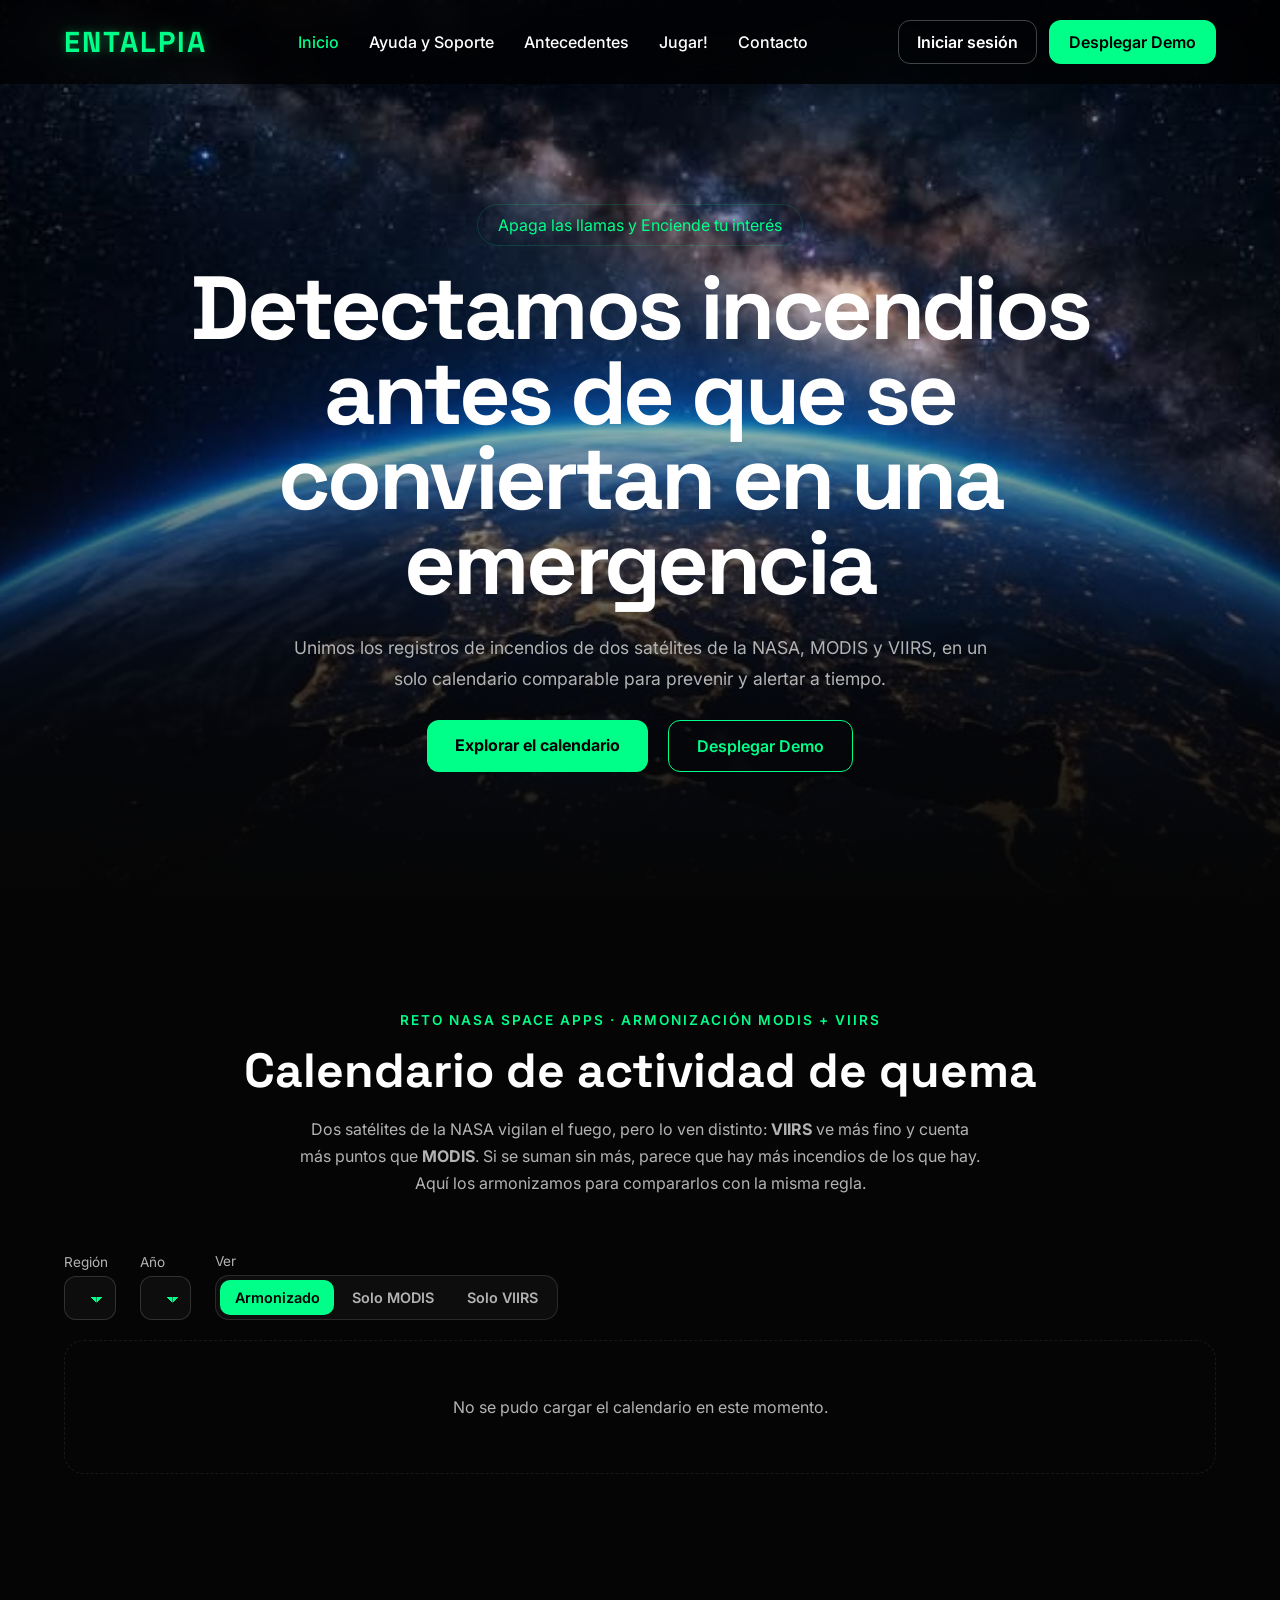
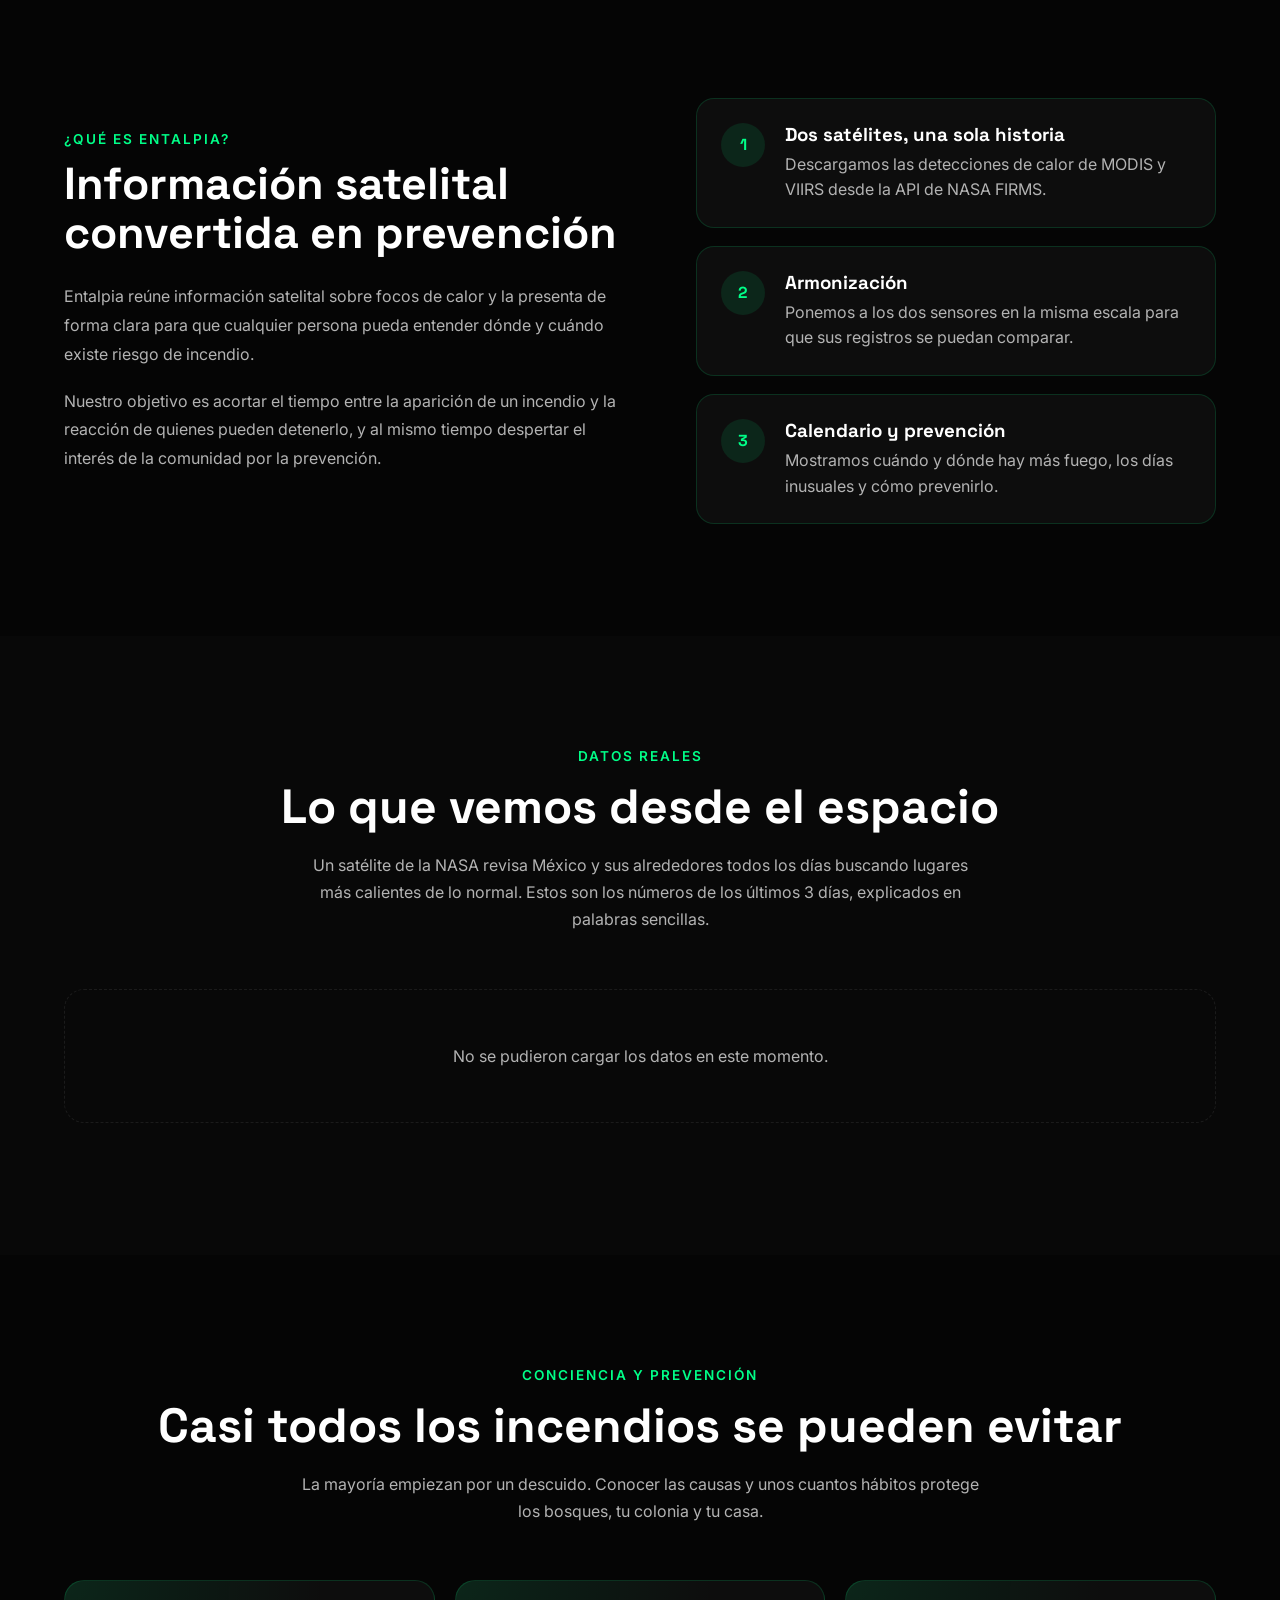
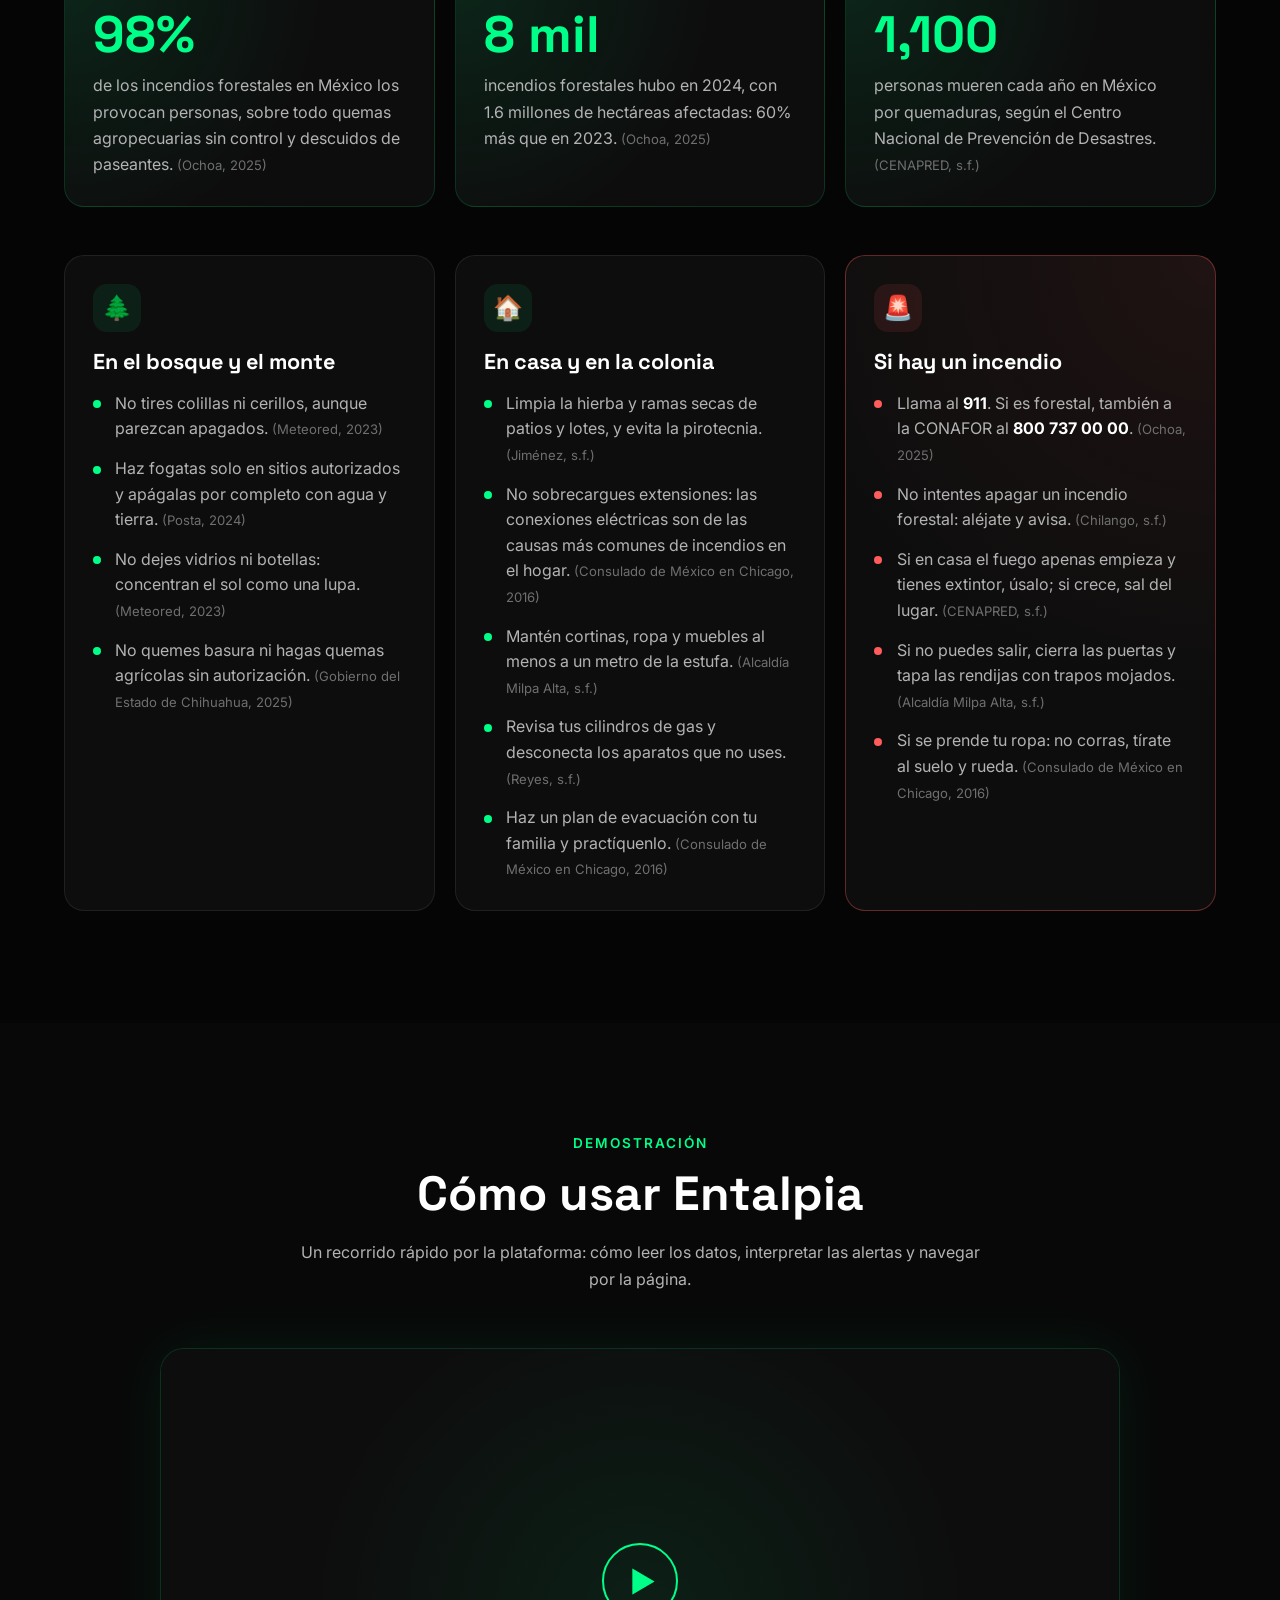
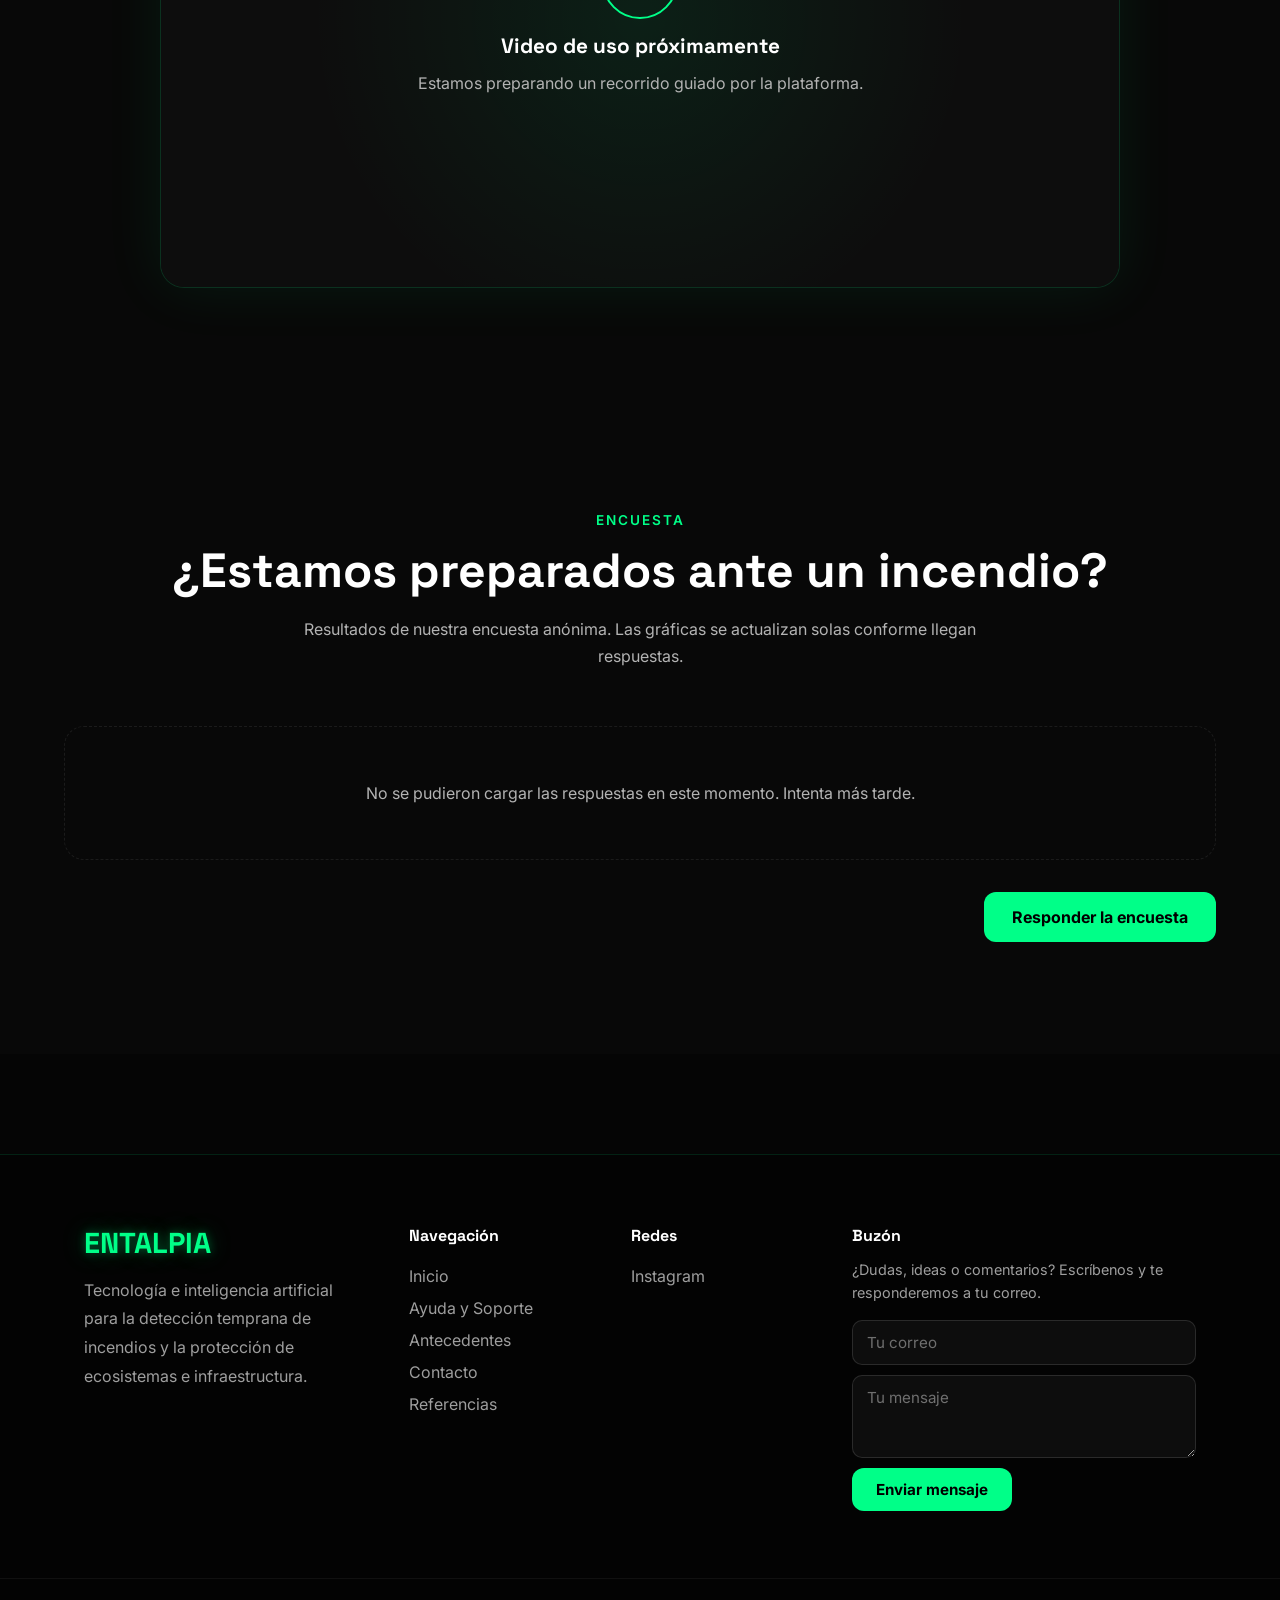
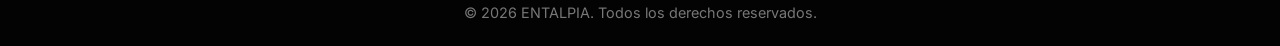
==== commit 9b188e1d: "ENTALPIA MODIS VIIR" ====
--- a/ENTALPIA/web/index.html
+++ b/ENTALPIA/web/index.html
@@ -5,7 +5,8 @@
     <meta name="viewport" content="width=device-width, initial-scale=1.0">
     <title>ENTALPIA</title>
 
-    <link rel="icon" href="assets/logoEntalpia.png" type="image/png">
+    <link rel="icon" href="assets/logoEntalpia.png?v=2" type="image/png">
+    <link rel="apple-touch-icon" href="assets/logoEntalpia.png?v=2">
 
     <link rel="preconnect" href="https://fonts.googleapis.com">
     <link rel="preconnect" href="https://fonts.gstatic.com" crossorigin>
@@ -67,12 +68,131 @@
         </h1>
 
         <p>
-            Página web enfocada en la prevención y alerta de incendios, sostenida por información satelital.
+            Unimos los registros de incendios de dos satélites de la NASA, MODIS y VIIRS,
+            en un solo calendario comparable para prevenir y alertar a tiempo.
         </p>
 
         <div class="hero-buttons">
-            <a href="#demo" class="btn-primary" data-abrir-mapa>Desplegar Demostración</a>
-            <a href="pages/contacto.html" class="btn-secondary">Contáctanos</a>
+            <a href="#calendario" class="btn-primary">Explorar el calendario</a>
+            <a href="#demo" class="btn-secondary" data-abrir-mapa>Desplegar Demo</a>
+        </div>
+
+    </div>
+
+</section>
+
+<!-- =========================
+     CALENDARIO DE ACTIVIDAD DE QUEMA (reto NASA Space Apps)
+     Datos: servidor.py -> /api/calendario (armonizacion.py)
+========================= -->
+<section class="section" id="calendario">
+
+    <div class="container">
+
+        <span class="eyebrow">Reto NASA Space Apps · Armonización MODIS + VIIRS</span>
+        <h2 class="section-title">Calendario de actividad de quema</h2>
+        <p class="section-subtitle">
+            Dos satélites de la NASA vigilan el fuego, pero lo ven distinto: <strong>VIIRS</strong> ve más fino
+            y cuenta más puntos que <strong>MODIS</strong>. Si se suman sin más, parece que hay más incendios
+            de los que hay. Aquí los armonizamos para compararlos con la misma regla.
+        </p>
+
+        <div class="cal-controles">
+            <label class="cal-campo">
+                <span>Región</span>
+                <select id="cal-region"></select>
+            </label>
+            <label class="cal-campo">
+                <span>Año</span>
+                <select id="cal-anio"></select>
+            </label>
+            <div class="cal-campo">
+                <span>Ver</span>
+                <div class="cal-vistas" role="group" aria-label="Qué datos mostrar">
+                    <button type="button" class="cal-vista activa" data-vista="a">Armonizado</button>
+                    <button type="button" class="cal-vista" data-vista="mo">Solo MODIS</button>
+                    <button type="button" class="cal-vista" data-vista="vi">Solo VIIRS</button>
+                </div>
+            </div>
+        </div>
+
+        <form class="cal-bbox" id="cal-bbox" hidden>
+            <p>Escribe las coordenadas del rectángulo (grados decimales):</p>
+            <div class="cal-bbox-campos">
+                <label>Oeste <input type="number" name="oeste" step="0.01" value="-104" required></label>
+                <label>Sur <input type="number" name="sur" step="0.01" value="19" required></label>
+                <label>Este <input type="number" name="este" step="0.01" value="-102" required></label>
+                <label>Norte <input type="number" name="norte" step="0.01" value="21" required></label>
+                <button type="submit" class="btn-secondary btn-chico">Aplicar</button>
+            </div>
+        </form>
+
+        <div class="cal-contenido" hidden>
+
+            <div class="cal-resumen"></div>
+
+            <div class="cal-tarjeta">
+                <div class="cal-tarjeta-encabezado">
+                    <h3 id="cal-titulo">Actividad diaria</h3>
+                </div>
+
+                <p class="cal-como-leer">
+                    <strong>Cómo leerlo:</strong> cada cuadrito es un día del año (las columnas son semanas y las filas,
+                    de lunes a domingo). El color dice cuánto fuego detectaron los satélites ese día.
+                </p>
+
+                <div class="cal-leyenda-niveles" id="cal-leyenda" aria-label="Significado de los colores"></div>
+
+                <div class="cal-scroll">
+                    <div class="cal-marco">
+                        <span></span>
+                        <div class="cal-meses" aria-hidden="true"></div>
+                        <div class="cal-semana" aria-hidden="true">
+                            <span>L</span><span></span><span>M</span><span></span><span>V</span><span></span><span>D</span>
+                        </div>
+                        <div class="cal-cuadricula" role="grid" aria-label="Calendario de actividad de quema"></div>
+                    </div>
+                </div>
+                <p class="cal-detalle" aria-live="polite">Pasa el cursor (o toca) un día para ver su detalle.</p>
+            </div>
+
+            <div class="cal-tarjeta">
+                <div class="cal-tarjeta-encabezado">
+                    <h3>Antes y después de armonizar</h3>
+                    <div class="cal-leyenda">
+                        <span><i class="barra-modis"></i>MODIS</span>
+                        <span><i class="barra-viirs"></i>VIIRS sin armonizar</span>
+                        <span><i class="barra-arm"></i>Armonizado</span>
+                    </div>
+                </div>
+                <div class="cal-barras" role="img" aria-label="Comparación mensual MODIS, VIIRS y armonizado"></div>
+                <p class="cal-explica" id="cal-explica"></p>
+            </div>
+
+            <details class="datos-metodo">
+                <summary>Para los curiosos: cómo armonizamos MODIS y VIIRS</summary>
+                <div>
+                    <p>
+                        <strong>El problema:</strong> MODIS (satélites Terra y Aqua) tiene píxeles de ~1 km y VIIRS
+                        (satélite NOAA-20) de 375 m. Un mismo incendio aparece como un punto en MODIS y como varios
+                        en VIIRS, y VIIRS también detecta fuegos más pequeños.
+                    </p>
+                    <ul>
+                        <li><strong>1. Misma regla de conteo:</strong> cada detección se asigna a una celda de 0.01° (~1 km, el tamaño de un píxel MODIS) y contamos celdas con fuego por día, no puntos.</li>
+                        <li><strong>2. Misma escala:</strong> en los días que ambos sensores observaron calculamos k = Σ celdas MODIS / Σ celdas VIIRS y convertimos VIIRS a "equivalente MODIS" (k · VIIRS).</li>
+                        <li><strong>3. Una sola serie:</strong> el valor armonizado de cada día es el promedio de los sensores que observaron ese día.</li>
+                        <li><strong>Días inusuales:</strong> z = (x − μ) / σ comparando cada día con todos los días del mismo mes en el historial; marcamos z ≥ 2.</li>
+                        <li><strong>Filtro de calidad:</strong> MODIS con confianza ≥ 30 % y VIIRS con confianza nominal o alta.</li>
+                    </ul>
+                    <p id="cal-metodo-numeros"></p>
+                </div>
+            </details>
+
+        </div>
+
+        <div class="cal-aviso">
+            <span class="spinner"></span>
+            <p>Cargando calendario...</p>
         </div>
 
     </div>
@@ -104,22 +224,22 @@
             <li class="step">
                 <span class="step-number">1</span>
                 <div>
-                    <h3>Datos satelitales</h3>
-                    <p>Recibimos información de satélites que detectan anomalías térmicas en la superficie.</p>
+                    <h3>Dos satélites, una sola historia</h3>
+                    <p>Descargamos las detecciones de calor de MODIS y VIIRS desde la API de NASA FIRMS.</p>
                 </div>
             </li>
             <li class="step">
                 <span class="step-number">2</span>
                 <div>
-                    <h3>Procesamiento</h3>
-                    <p>Nuestro equipo de análisis limpia y organiza los datos para identificar zonas de riesgo.</p>
+                    <h3>Armonización</h3>
+                    <p>Ponemos a los dos sensores en la misma escala para que sus registros se puedan comparar.</p>
                 </div>
             </li>
             <li class="step">
                 <span class="step-number">3</span>
                 <div>
-                    <h3>Alerta y prevención</h3>
-                    <p>Mostramos los resultados en gráficas y alertas fáciles de entender.</p>
+                    <h3>Calendario y prevención</h3>
+                    <p>Mostramos cuándo y dónde hay más fuego, los días inusuales y cómo prevenirlo.</p>
                 </div>
             </li>
         </ol>
@@ -373,27 +493,6 @@
 </section>
 
 <!-- =========================
-     CONTACTO (CTA)
-========================= -->
-<section class="contact" id="contacto">
-
-    <div class="container">
-
-        <h2>Protege tu infraestructura con Entalpia</h2>
-
-        <p>
-            Solicita una demostración personalizada de nuestra plataforma.
-        </p>
-
-        <a href="pages/contacto.html" class="btn-primary">
-            Contactar ahora
-        </a>
-
-    </div>
-
-</section>
-
-<!-- =========================
      ENCUESTA (gráficas en vivo)
      Los datos vienen de Google Forms a través de servidor.py
      (ver ENCUESTA_CSV en servidor.py)
--- a/ENTALPIA/web/css/styles.css
+++ b/ENTALPIA/web/css/styles.css
@@ -2196,6 +2196,423 @@
 }
 
 /* =========================
+   CALENDARIO DE ACTIVIDAD DE QUEMA
+========================= */
+
+.cal-controles{
+    display:flex;
+    flex-wrap:wrap;
+    gap:1rem 1.5rem;
+    align-items:flex-end;
+    margin-bottom:1.25rem;
+}
+
+.cal-campo{
+    display:flex;
+    flex-direction:column;
+    min-width:0;
+    max-width:100%;
+    gap:0.4rem;
+    font-size:.85rem;
+    color:var(--gray);
+}
+
+.cal-campo select{
+    background:var(--bg-secondary);
+    color:var(--white);
+    border:1px solid rgba(255,255,255,.15);
+    border-radius:0.75rem;
+    padding:0.7rem 2.2rem 0.7rem 0.9rem;
+    font-size:.95rem;
+    width:100%;
+    max-width:26rem;
+    text-overflow:ellipsis;
+    appearance:none;
+    background-image:linear-gradient(45deg, transparent 50%, var(--green-primary) 50%),
+                     linear-gradient(135deg, var(--green-primary) 50%, transparent 50%);
+    background-position:calc(100% - 1.1rem) 55%, calc(100% - 0.75rem) 55%;
+    background-size:0.35rem 0.35rem;
+    background-repeat:no-repeat;
+    cursor:pointer;
+}
+
+.cal-campo select:focus{
+    outline:none;
+    border-color:var(--green-primary);
+}
+
+.cal-vistas{
+    display:inline-flex;
+    padding:0.25rem;
+    gap:0.25rem;
+    border-radius:0.875rem;
+    background:var(--bg-secondary);
+    border:1px solid rgba(255,255,255,.12);
+    flex-wrap:wrap;
+}
+
+.cal-vista{
+    background:none;
+    border:none;
+    color:var(--gray);
+    padding:0.55rem 0.9rem;
+    border-radius:0.625rem;
+    font-size:.9rem;
+    font-weight:600;
+    cursor:pointer;
+    transition:.2s;
+}
+
+.cal-vista:hover{
+    color:var(--white);
+}
+
+.cal-vista.activa{
+    background:var(--green-primary);
+    color:#000;
+}
+
+.cal-bbox{
+    margin-bottom:1.25rem;
+    padding:1.1rem 1.25rem;
+    border-radius:1rem;
+    background:var(--bg-secondary);
+    border:1px solid var(--border-soft);
+    color:var(--gray);
+    font-size:.9rem;
+}
+
+.cal-bbox-campos{
+    display:flex;
+    flex-wrap:wrap;
+    gap:0.75rem;
+    align-items:flex-end;
+    margin-top:0.75rem;
+}
+
+.cal-bbox label{
+    display:flex;
+    flex-direction:column;
+    gap:0.3rem;
+    font-size:.8rem;
+}
+
+.cal-bbox input{
+    width:6.5rem;
+    background:var(--bg);
+    color:var(--white);
+    border:1px solid rgba(255,255,255,.15);
+    border-radius:0.6rem;
+    padding:0.55rem 0.7rem;
+}
+
+.cal-resumen{
+    display:grid;
+    grid-template-columns:repeat(auto-fit, minmax(min(100%, 13rem), 1fr));
+    gap:1rem;
+    margin-bottom:1.25rem;
+}
+
+.cal-resumen .resumen-dato strong{
+    font-size:clamp(1.3rem, 3vw, 1.8rem);
+}
+
+.cal-tarjeta{
+    padding:1.5rem;
+    border-radius:1.25rem;
+    background:var(--bg-secondary);
+    border:1px solid var(--border);
+    margin-bottom:1.25rem;
+}
+
+.cal-tarjeta-encabezado{
+    display:flex;
+    justify-content:space-between;
+    align-items:center;
+    flex-wrap:wrap;
+    gap:0.75rem 1.5rem;
+    margin-bottom:1.25rem;
+}
+
+.cal-tarjeta-encabezado h3{
+    font-size:1.15rem;
+}
+
+.cal-leyenda{
+    display:flex;
+    flex-wrap:wrap;
+    align-items:center;
+    gap:0.35rem 0.75rem;
+    font-size:.8rem;
+    color:var(--gray);
+}
+
+.cal-leyenda span{
+    display:inline-flex;
+    align-items:center;
+    gap:0.35rem;
+}
+
+.cal-leyenda i{
+    display:inline-block;
+    width:0.8rem;
+    height:0.8rem;
+    border-radius:0.2rem;
+}
+
+.cal-scroll{
+    --celda:clamp(0.6rem, calc((min(90vw, 75rem) - 6rem) / 53 - 3px), 1.1rem);
+    --hueco:3px;
+    overflow-x:auto;
+    padding-bottom:0.5rem;
+    scrollbar-color:var(--border) transparent;
+    scrollbar-width:thin;
+}
+
+.cal-marco{
+    display:grid;
+    grid-template-columns:auto max-content;
+    column-gap:0.4rem;
+}
+
+.cal-semana{
+    display:grid;
+    grid-template-rows:repeat(7, var(--celda));
+    gap:var(--hueco);
+    font-size:.65rem;
+    color:var(--gray);
+}
+
+.cal-semana span{
+    line-height:var(--celda);
+}
+
+.cal-como-leer{
+    color:var(--gray);
+    font-size:.9rem;
+    line-height:1.6;
+    margin-bottom:1rem;
+}
+
+.cal-como-leer strong{
+    color:var(--white);
+}
+
+.cal-leyenda-niveles{
+    margin-bottom:1.25rem;
+    padding:1rem 1.1rem;
+    border-radius:0.875rem;
+    background:var(--bg);
+    border:1px solid var(--border-soft);
+}
+
+.cal-niveles{
+    display:grid;
+    grid-template-columns:repeat(auto-fit, minmax(min(100%, 8.5rem), 1fr));
+    gap:0.75rem;
+}
+
+.cal-nivel{
+    display:grid;
+    grid-template-columns:auto 1fr;
+    column-gap:0.55rem;
+    align-items:center;
+}
+
+.cal-nivel .muestra{
+    grid-row:span 2;
+}
+
+.cal-nivel strong{
+    color:var(--white);
+    font-size:.88rem;
+}
+
+.cal-nivel small{
+    color:var(--gray);
+    font-size:.78rem;
+}
+
+.muestra{
+    display:inline-block;
+    width:1.1rem;
+    height:1.1rem;
+    border-radius:0.25rem;
+    flex-shrink:0;
+}
+
+.cal-extras{
+    display:flex;
+    flex-wrap:wrap;
+    gap:0.5rem 1.5rem;
+    margin-top:0.9rem;
+    padding-top:0.8rem;
+    border-top:1px solid var(--border-soft);
+    font-size:.82rem;
+    color:var(--gray);
+}
+
+.cal-extras span{
+    display:inline-flex;
+    align-items:center;
+    gap:0.5rem;
+}
+
+.cal-extras .muestra{
+    width:0.9rem;
+    height:0.9rem;
+}
+
+.cal-unidad{
+    flex-basis:100%;
+    color:var(--gray-dark);
+}
+
+.cal-meses,
+.cal-cuadricula{
+    display:grid;
+    grid-auto-flow:column;
+    grid-auto-columns:var(--celda);
+    gap:var(--hueco);
+    width:max-content;
+}
+
+.cal-meses{
+    grid-template-rows:auto;
+    margin-bottom:0.3rem;
+    font-size:.72rem;
+    color:var(--gray);
+}
+
+.cal-meses span{
+    grid-row:1;
+    white-space:nowrap;
+}
+
+.cal-cuadricula{
+    grid-template-rows:repeat(7, var(--celda));
+}
+
+.cal-dia{
+    border-radius:0.18rem;
+    background:rgba(255,255,255,.05);
+}
+
+.cal-dia.vacio,
+.cal-dia.futuro{
+    background:transparent;
+}
+
+.cal-dia.futuro{
+    outline:1px dashed rgba(255,255,255,.06);
+    outline-offset:-1px;
+}
+
+.cal-dia.sin-datos,
+.sin-datos-muestra{
+    background:repeating-linear-gradient(45deg, rgba(255,255,255,.08) 0 2px, transparent 2px 4px);
+}
+
+/* Escala de fuego: más fuego = color más rojo */
+.nivel-0{ background:#26292b !important; }   /* sin fuego */
+.nivel-1{ background:#ffe58a !important; }   /* poco */
+.nivel-2{ background:#ffb347 !important; }   /* moderado */
+.nivel-3{ background:#ff7433 !important; }   /* alto */
+.nivel-4{ background:#e3243b !important; }   /* muy alto */
+
+/* Día inusual: borde blanco */
+.cal-dia.inusual,
+.inusual-muestra{
+    box-shadow:0 0 0 2px #ffffff;
+    position:relative;
+    z-index:1;
+}
+
+.cal-dia[tabindex]{
+    cursor:pointer;
+}
+
+.cal-dia[tabindex]:hover,
+.cal-dia[tabindex]:focus{
+    outline:2px solid var(--white);
+    outline-offset:1px;
+}
+
+.cal-detalle{
+    margin-top:1rem;
+    min-height:2.8em;
+    color:var(--white);
+    font-size:.9rem;
+    line-height:1.5;
+}
+
+.cal-barras{
+    display:flex;
+    align-items:flex-end;
+    gap:clamp(0.25rem, 1vw, 0.9rem);
+    height:clamp(11rem, 25vw, 15rem);
+    padding-bottom:1.6rem;
+    position:relative;
+    overflow-x:auto;
+}
+
+.cal-mes{
+    flex:1;
+    min-width:2rem;
+    height:100%;
+    display:flex;
+    flex-direction:column;
+    align-items:center;
+}
+
+.cal-mes-barras{
+    flex:1;
+    width:100%;
+    display:flex;
+    align-items:flex-end;
+    justify-content:center;
+    gap:2px;
+    border-bottom:1px solid var(--border-soft);
+}
+
+.cal-mes-barras span{
+    width:30%;
+    max-width:0.9rem;
+    min-height:2px;
+    border-radius:0.2rem 0.2rem 0 0;
+    transition:height .6s cubic-bezier(.22,1,.36,1);
+}
+
+.cal-mes-nombre{
+    margin-top:0.45rem;
+    font-size:.72rem;
+    color:var(--gray);
+}
+
+.barra-modis{ background:#4da3ff; }
+.barra-viirs{ background:#ff5c5c; }
+.barra-arm{ background:var(--green-primary); }
+
+.cal-explica{
+    margin-top:0.5rem;
+    color:var(--gray);
+    font-size:.92rem;
+    line-height:1.65;
+}
+
+.cal-aviso{
+    display:flex;
+    flex-direction:column;
+    align-items:center;
+    gap:1rem;
+    padding:clamp(2rem, 6vw, 3.5rem) 1.5rem;
+    text-align:center;
+    color:var(--gray);
+    border:1px dashed var(--border-soft);
+    border-radius:1.25rem;
+}
+
+/* =========================
    BOTÓN DE MENÚ (CELULAR)
 ========================= */
 
@@ -2351,3 +2768,73 @@
     }
 
 }
+
+/* =========================
+   HOVER EN BOTONES
+   Solo los botones de acción (no afecta tarjetas, menú ☰,
+   la × de las ventanas ni los botones del calendario).
+   Solo en dispositivos con mouse, para que en celular no
+   se quede "pegado" al tocar.
+========================= */
+
+.btn-primary,
+.btn-secondary,
+.btn-nav,
+.btn-login,
+.form-buzon button{
+    transition:transform .2s ease, filter .2s ease, box-shadow .2s ease,
+               border-color .3s, color .3s;
+}
+
+@media (hover: hover){
+
+    .btn-primary:hover,
+    .btn-secondary:hover,
+    .btn-nav:hover,
+    .btn-login:hover,
+    .form-buzon button:hover{
+        transform:scale(1.05);
+        filter:brightness(.85);
+        box-shadow:0 0 1.25rem rgba(0,255,136,.25);
+    }
+
+    /* El botón que ocupa todo el ancho crece menos */
+    .btn-ancho:hover{
+        transform:scale(1.02);
+    }
+
+}
+
+.btn-primary:active,
+.btn-secondary:active,
+.btn-nav:active,
+.btn-login:active,
+.form-buzon button:active{
+    transform:scale(.97);
+}
+
+/* Botones desactivados: sin efecto */
+button:disabled:hover,
+button:disabled:active{
+    transform:none;
+    filter:none;
+    box-shadow:none;
+}
+
+@media (prefers-reduced-motion: reduce){
+    .btn-primary,
+    .btn-secondary,
+    .btn-nav,
+    .btn-login,
+    .form-buzon button{
+        transition:none;
+    }
+
+    .btn-primary:hover,
+    .btn-secondary:hover,
+    .btn-nav:hover,
+    .btn-login:hover,
+    .form-buzon button:hover{
+        transform:none;
+    }
+}
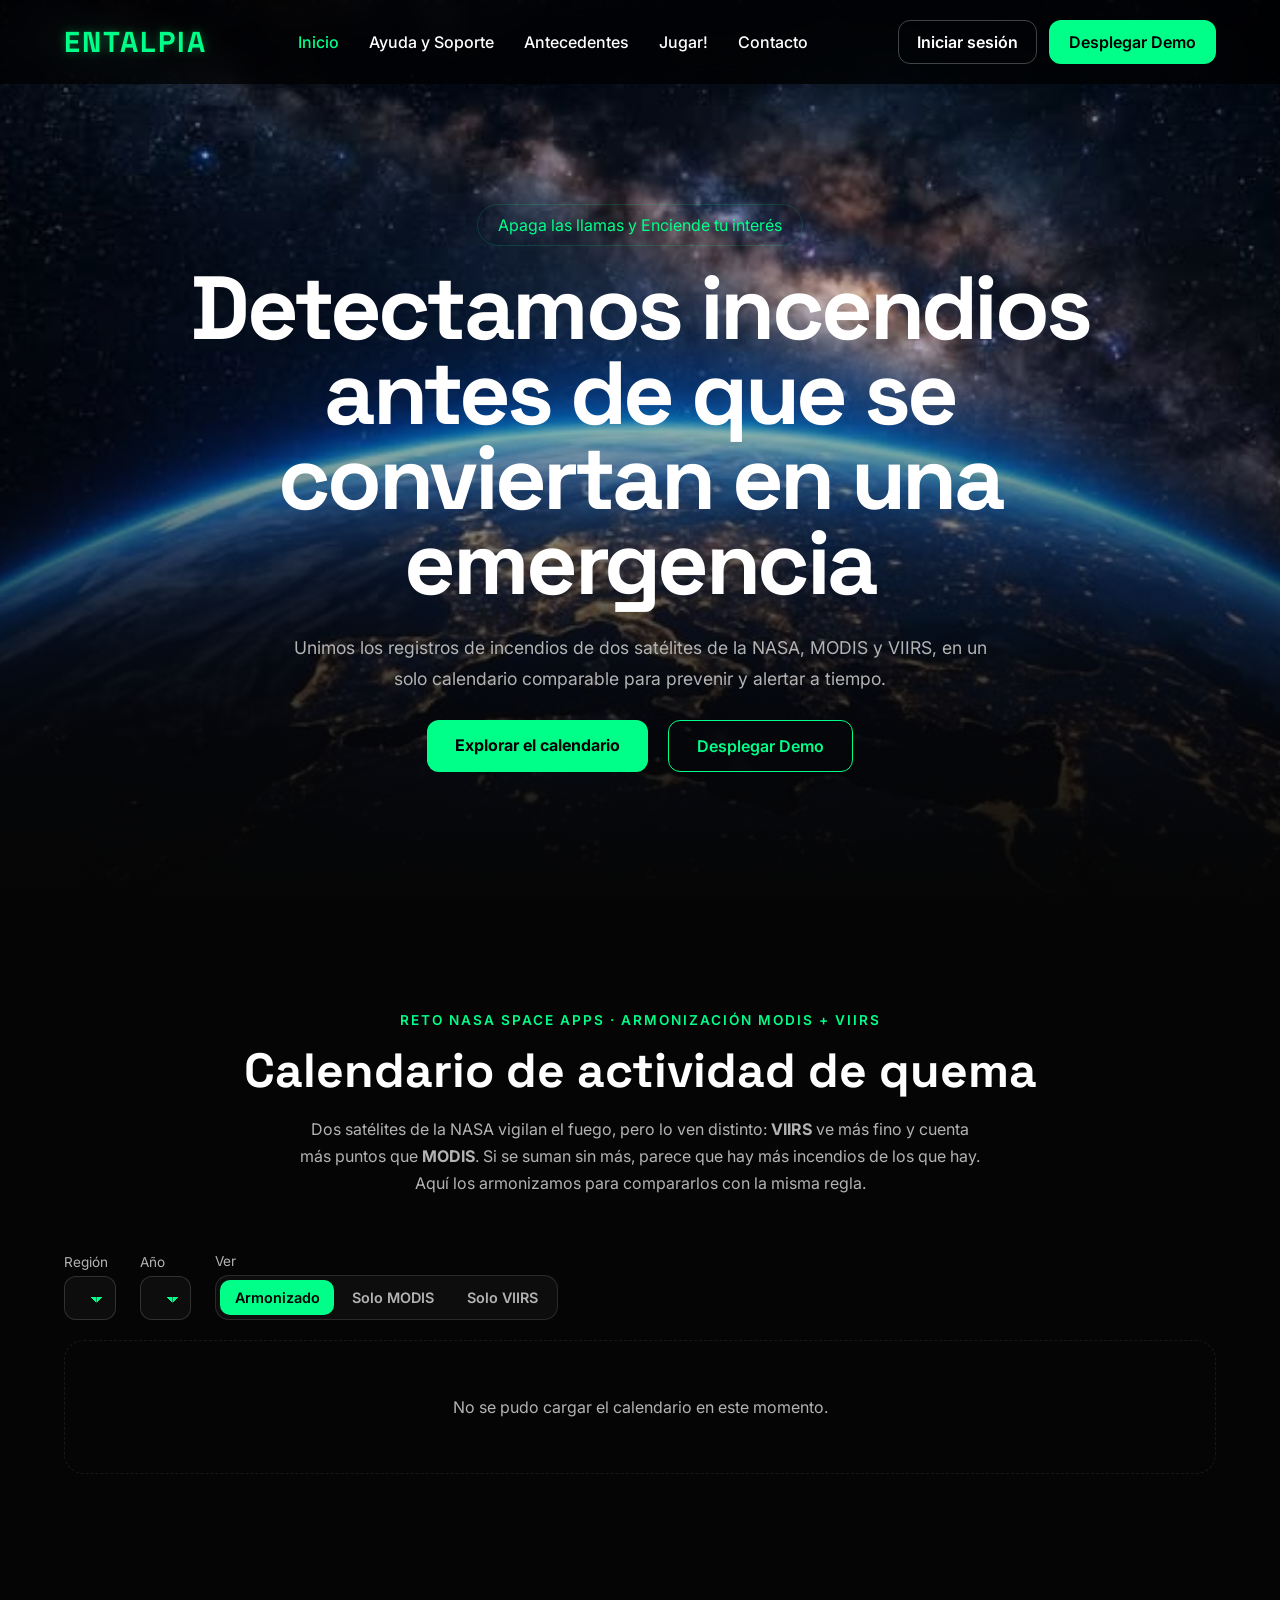
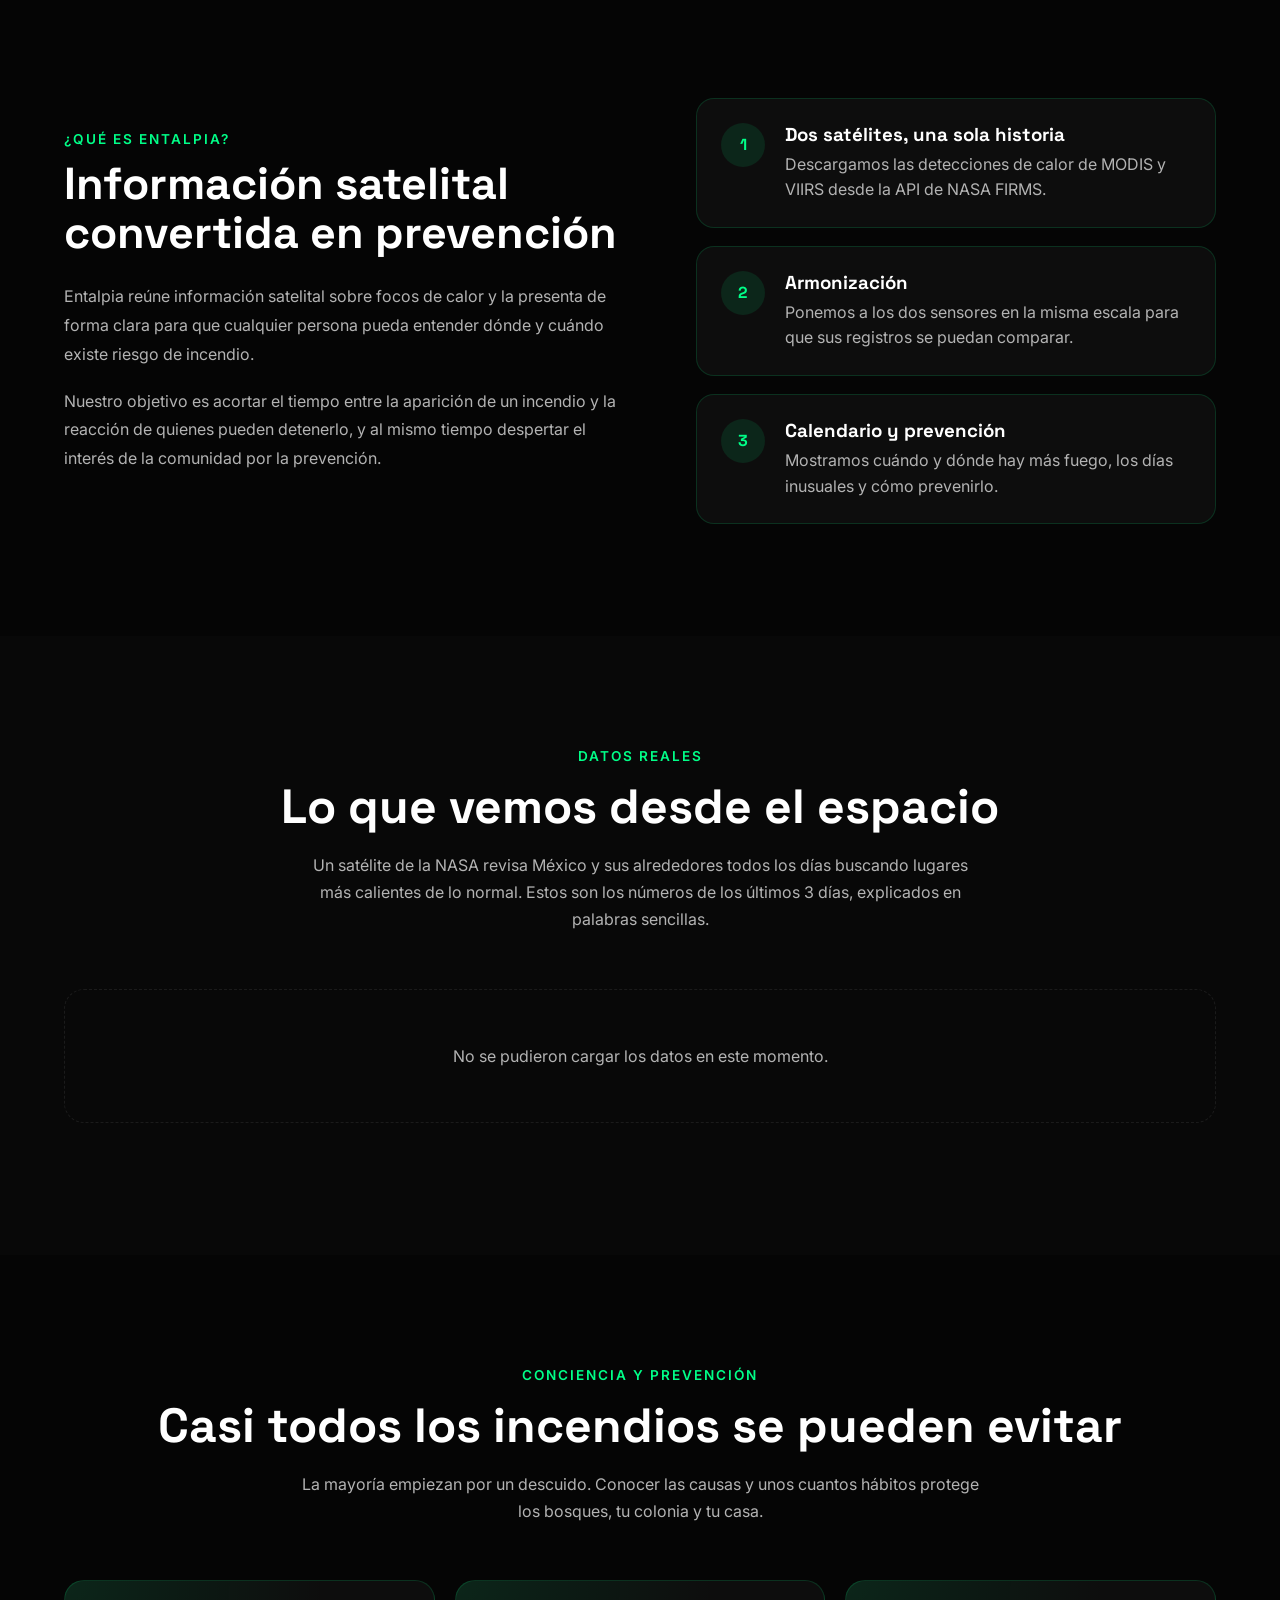
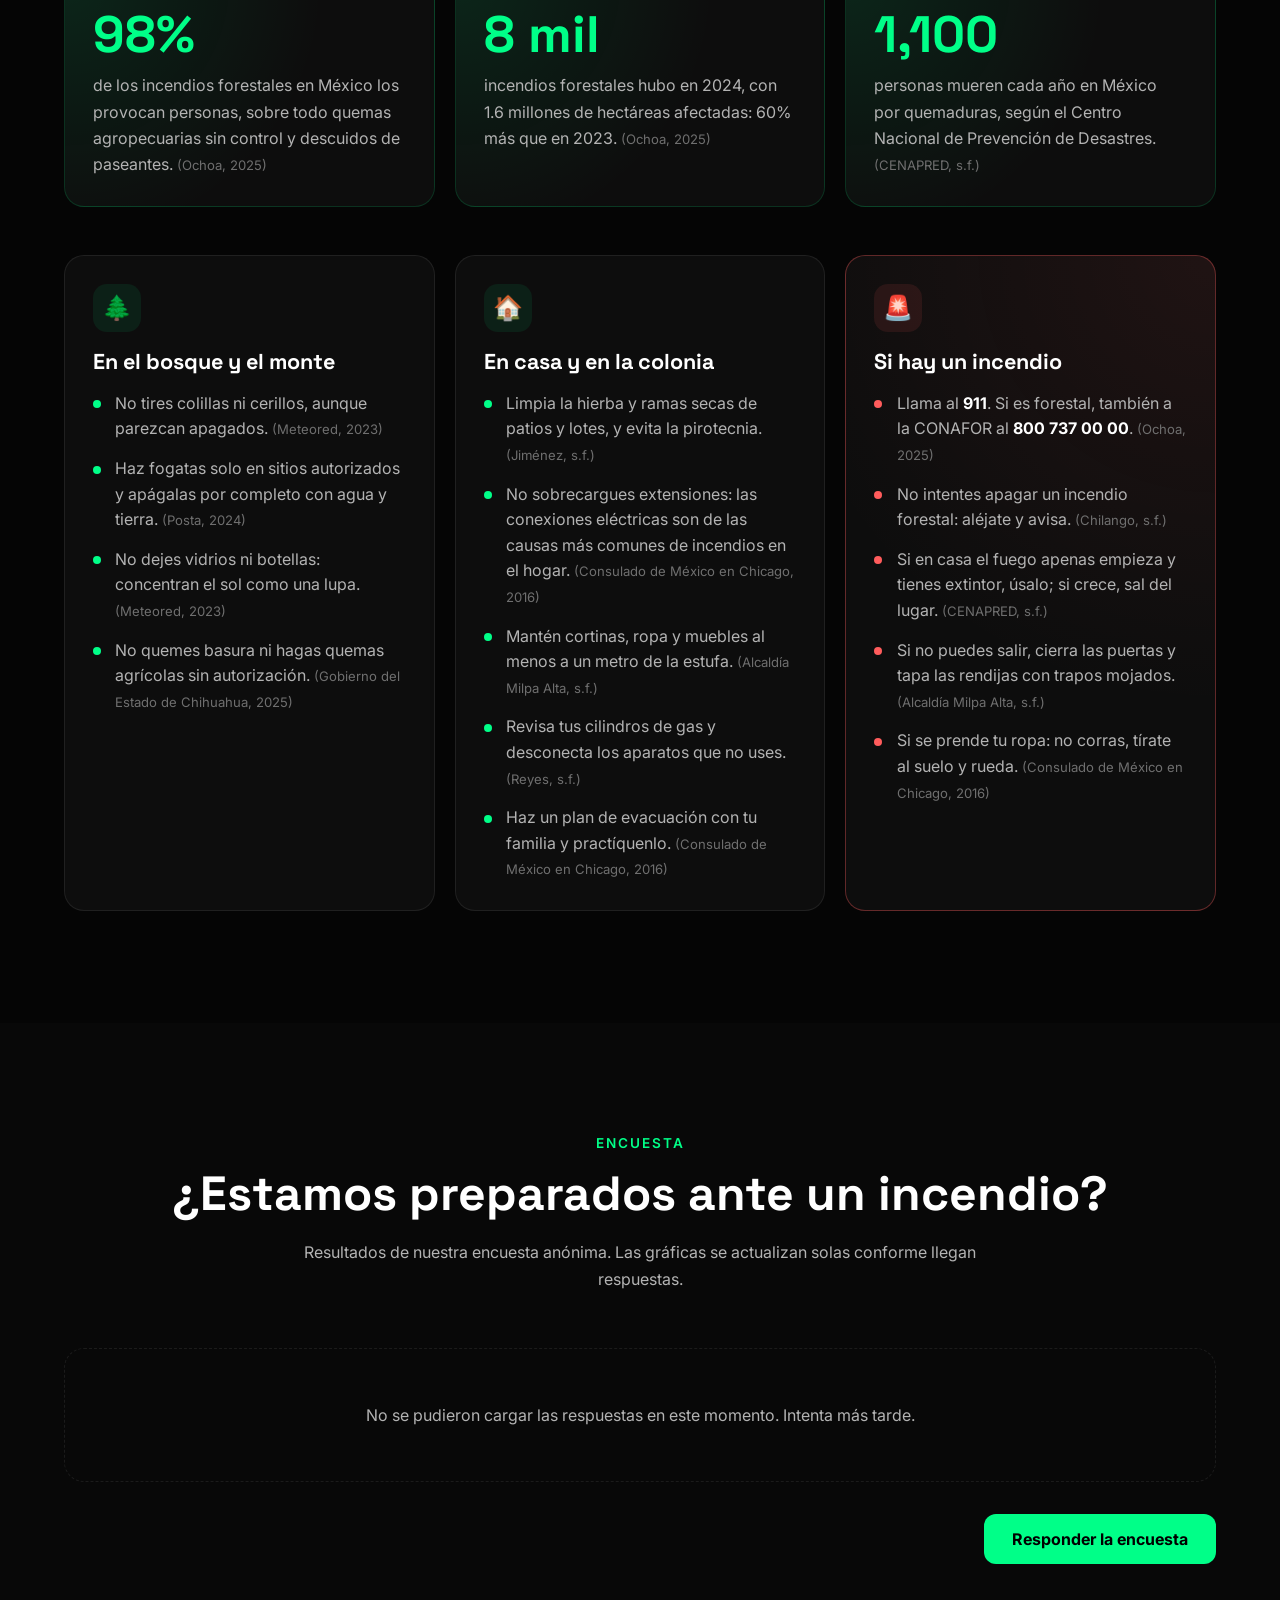
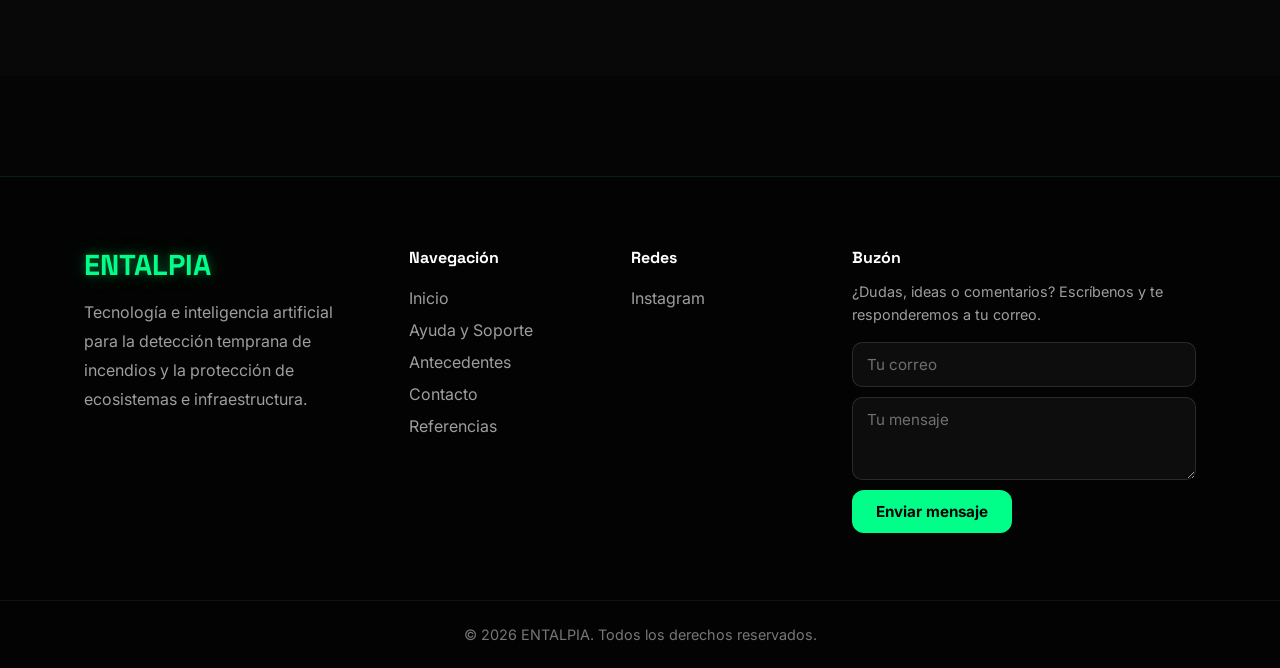
==== commit 487c3207: "ENTALPIA v1.3.5: trailer del juego y listo para Render - Página Jugar! con trailer y botón Probar (j" ====
--- a/ENTALPIA/web/index.html
+++ b/ENTALPIA/web/index.html
@@ -462,37 +462,6 @@
 </section>
 
 <!-- =========================
-     VIDEO DE USO
-     Coloca el video en assets/video-uso.mp4
-========================= -->
-<section class="section section-alt" id="video">
-
-    <div class="container">
-
-        <span class="eyebrow">Demostración</span>
-        <h2 class="section-title">Cómo usar Entalpia</h2>
-        <p class="section-subtitle">
-            Un recorrido rápido por la plataforma: cómo leer los datos, interpretar las alertas y navegar por la página.
-        </p>
-
-        <div class="video-wrapper">
-            <video controls preload="metadata" poster="assets/video-portada.jpg">
-                <source src="assets/video-uso.mp4" type="video/mp4">
-                Tu navegador no puede reproducir este video.
-            </video>
-
-            <div class="video-placeholder">
-                <span class="play-icon">▶</span>
-                <strong>Video de uso próximamente</strong>
-                <span>Estamos preparando un recorrido guiado por la plataforma.</span>
-            </div>
-        </div>
-
-    </div>
-
-</section>
-
-<!-- =========================
      ENCUESTA (gráficas en vivo)
      Los datos vienen de Google Forms a través de servidor.py
      (ver ENCUESTA_CSV en servidor.py)
--- a/ENTALPIA/web/css/styles.css
+++ b/ENTALPIA/web/css/styles.css
@@ -2838,3 +2838,71 @@
         transform:none;
     }
 }
+
+/* =========================
+   PÁGINA DEL JUEGO
+========================= */
+
+.juego-trailer{
+    display:flex;
+    flex-direction:column;
+    align-items:center;
+    gap:1.75rem;
+}
+
+.juego-trailer .video-wrapper{
+    width:100%;
+    aspect-ratio:3 / 2; /* misma proporción que el juego (900x600) */
+}
+
+.juego-trailer .video-wrapper video{
+    object-fit:contain; /* el trailer se ve completo, sin recortes */
+}
+
+.btn-probar{
+    min-width:12rem;
+    font-size:1.1rem;
+    cursor:pointer;
+}
+
+.juego-controles{
+    color:var(--gray-dark);
+    font-size:.9rem;
+    text-align:center;
+}
+
+.modal-juego .modal-panel{
+    width:min(62rem,100%);
+    max-height:100%;
+    display:flex;
+    flex-direction:column;
+    overflow:hidden;
+}
+
+.juego-encabezado{
+    display:flex;
+    justify-content:space-between;
+    align-items:center;
+    gap:1rem;
+    padding:1rem 1.25rem;
+    border-bottom:1px solid var(--border-soft);
+}
+
+.juego-encabezado h2{
+    font-size:1.3rem;
+}
+
+.juego-iframe{
+    display:block;
+    width:100%;
+    aspect-ratio:3 / 2;
+    max-height:calc(100vh - 7rem);
+    border:0;
+    background:#1c1c24;
+}
+
+@media(max-width:48rem){
+    .modal-juego .modal-panel{
+        border-radius:0;
+    }
+}
